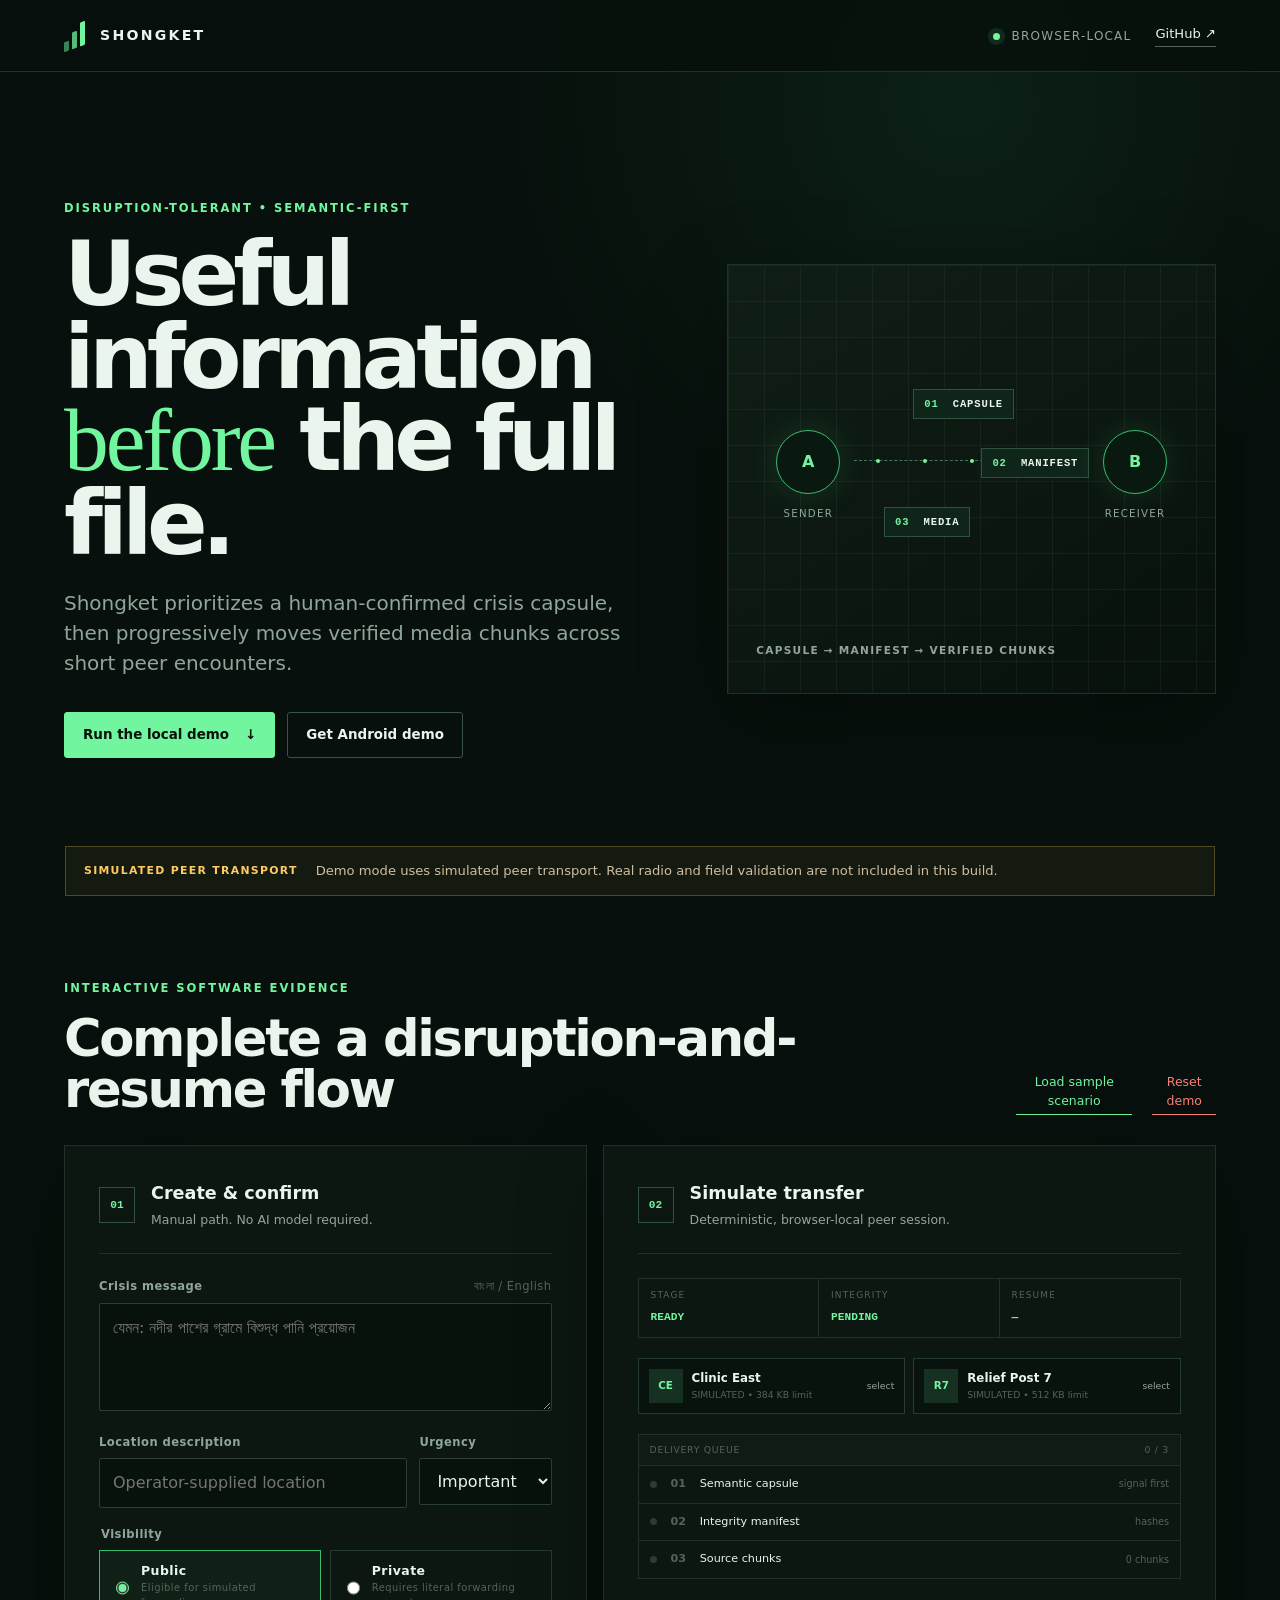
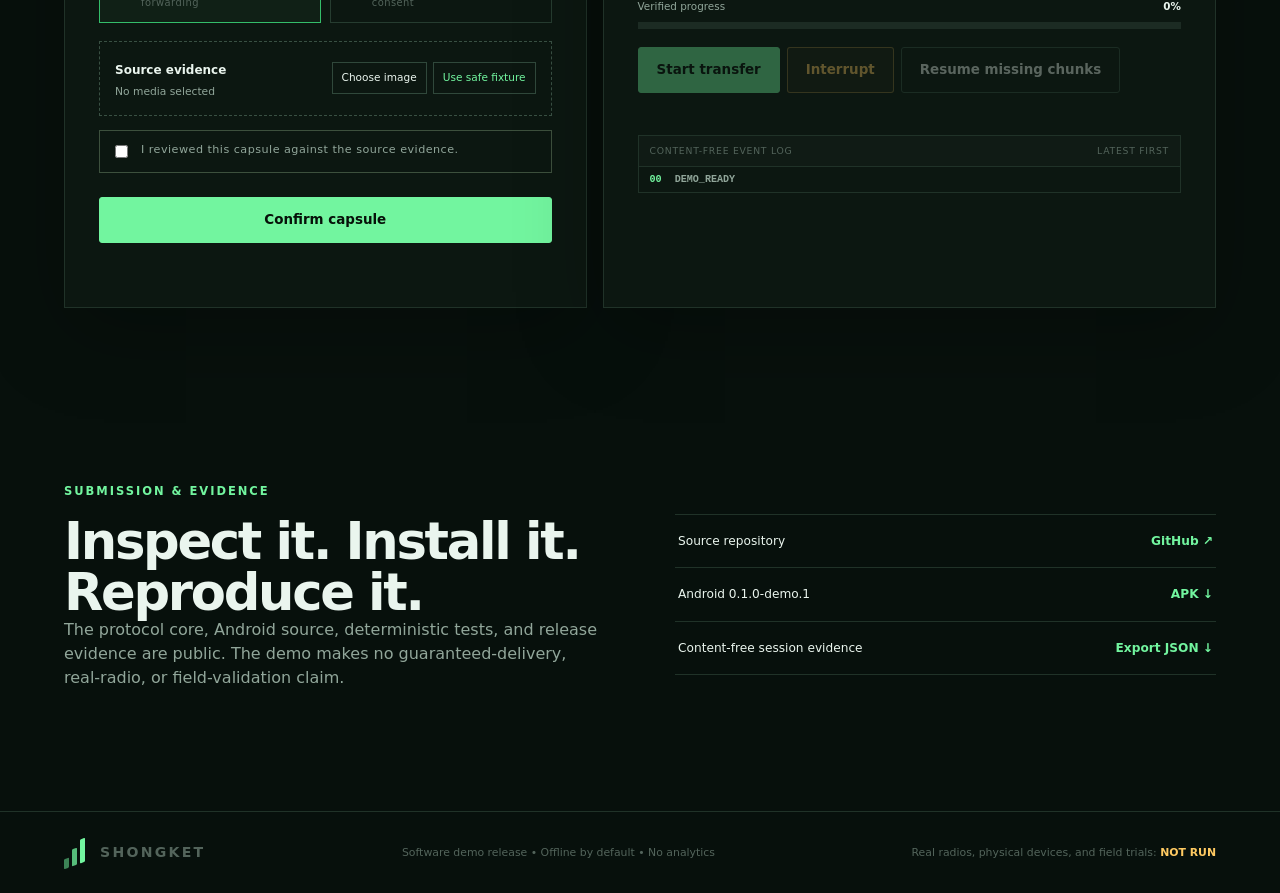
==== web-demo/index.html @ 4f8a0f24 "feat: add Shongket functional web demo" ====
<!doctype html>
<html lang="en">
<head>
  <meta charset="utf-8">
  <meta name="viewport" content="width=device-width, initial-scale=1">
  <meta name="theme-color" content="#081610">
  <meta name="description" content="Shongket offline crisis-media distribution demo using simulated peer transport.">
  <title>Shongket — Functional Offline Demo</title>
  <link rel="stylesheet" href="styles.css">
  <script src="app.js" defer></script>
</head>
<body>
  <header class="site-header">
    <a class="brand" href="#top" aria-label="Shongket home">
      <span class="brand-mark" aria-hidden="true"><i></i><i></i><i></i></span>
      <span>SHONGKET</span>
    </a>
    <div class="header-actions">
      <span class="system-pill"><span class="pulse"></span> Browser-local</span>
      <a class="ghost-link" href="https://github.com/Rifat-Hossain49/July_hackathon" target="_blank" rel="noreferrer">GitHub ↗</a>
    </div>
  </header>

  <main id="top">
    <section class="hero">
      <div class="hero-copy">
        <p class="eyebrow">DISRUPTION-TOLERANT • SEMANTIC-FIRST</p>
        <h1>Useful information<br><em>before</em> the full file.</h1>
        <p class="hero-lede">Shongket prioritizes a human-confirmed crisis capsule, then progressively moves verified media chunks across short peer encounters.</p>
        <div class="hero-actions">
          <a class="button primary" href="#demo">Run the local demo <span>↓</span></a>
          <a class="button secondary" href="https://github.com/Rifat-Hossain49/July_hackathon/releases/tag/v0.1.0-demo.1">Get Android demo</a>
        </div>
      </div>
      <div class="signal-card" aria-label="Protocol sequence">
        <div class="signal-grid"></div>
        <div class="node node-a"><span>A</span><small>sender</small></div>
        <div class="node node-b"><span>B</span><small>receiver</small></div>
        <div class="route"><i></i><i></i><i></i><i></i><i></i></div>
        <div class="packet packet-one">01 <b>capsule</b></div>
        <div class="packet packet-two">02 <b>manifest</b></div>
        <div class="packet packet-three">03 <b>media</b></div>
        <p class="signal-caption">CAPSULE → MANIFEST → VERIFIED CHUNKS</p>
      </div>
    </section>

    <section class="disclosure" role="note">
      <strong>SIMULATED PEER TRANSPORT</strong>
      <span>Demo mode uses simulated peer transport. Real radio and field validation are not included in this build.</span>
    </section>

    <section class="demo-shell" id="demo">
      <div class="section-heading">
        <div>
          <p class="eyebrow">INTERACTIVE SOFTWARE EVIDENCE</p>
          <h2>Complete a disruption-and-resume flow</h2>
        </div>
        <div class="demo-controls">
          <button class="text-button" id="load-sample" type="button">Load sample scenario</button>
          <button class="text-button danger" id="reset-demo" type="button">Reset demo</button>
        </div>
      </div>

      <div class="workspace">
        <form class="panel composer" id="capsule-form" novalidate>
          <div class="panel-head">
            <span class="step-number">01</span>
            <div><h3>Create & confirm</h3><p>Manual path. No AI model required.</p></div>
          </div>

          <label for="message">Crisis message <span>বাংলা / English</span></label>
          <textarea id="message" maxlength="1024" placeholder="যেমন: নদীর পাশের গ্রামে বিশুদ্ধ পানি প্রয়োজন" required></textarea>
          <div class="field-row">
            <div>
              <label for="location">Location description</label>
              <input id="location" maxlength="256" placeholder="Operator-supplied location" required>
            </div>
            <div>
              <label for="urgency">Urgency</label>
              <select id="urgency">
                <option value="important">Important</option>
                <option value="normal">Normal</option>
                <option value="critical">Critical</option>
              </select>
            </div>
          </div>

          <fieldset>
            <legend>Visibility</legend>
            <label class="choice"><input type="radio" name="visibility" value="public" checked><span><b>Public</b><small>Eligible for simulated forwarding</small></span></label>
            <label class="choice"><input type="radio" name="visibility" value="private"><span><b>Private</b><small>Requires literal forwarding consent</small></span></label>
          </fieldset>

          <label class="consent hidden" id="consent-row">
            <input id="forward-consent" type="checkbox">
            <span>I explicitly consent to forwarding this private content.</span>
          </label>

          <div class="media-box">
            <div>
              <strong>Source evidence</strong>
              <p id="media-summary">No media selected</p>
            </div>
            <div class="media-actions">
              <input id="media-input" type="file" accept="image/*" hidden>
              <button class="mini-button" id="choose-media" type="button">Choose image</button>
              <button class="mini-button accent" id="use-fixture" type="button">Use safe fixture</button>
            </div>
          </div>

          <label class="confirm-row">
            <input id="human-confirmed" type="checkbox">
            <span>I reviewed this capsule against the source evidence.</span>
          </label>
          <button class="button primary full" id="confirm-capsule" type="submit">Confirm capsule</button>
          <p class="form-error" id="form-error" role="alert" aria-live="polite"></p>
        </form>

        <section class="panel transfer-panel" aria-labelledby="transfer-title">
          <div class="panel-head">
            <span class="step-number">02</span>
            <div><h3 id="transfer-title">Simulate transfer</h3><p>Deterministic, browser-local peer session.</p></div>
          </div>

          <div class="status-strip">
            <div><span>STAGE</span><strong id="stage-label">READY</strong></div>
            <div><span>INTEGRITY</span><strong id="integrity-label">PENDING</strong></div>
            <div><span>RESUME</span><strong id="resume-label">—</strong></div>
          </div>

          <div class="peer-list" id="peer-list" aria-label="Simulated peers">
            <button class="peer-card" data-peer="clinic-east" type="button">
              <span class="peer-icon">CE</span><span><b>Clinic East</b><small>SIMULATED • 384 KB limit</small></span><i>select</i>
            </button>
            <button class="peer-card" data-peer="relief-post-7" type="button">
              <span class="peer-icon">R7</span><span><b>Relief Post 7</b><small>SIMULATED • 512 KB limit</small></span><i>select</i>
            </button>
          </div>

          <div class="queue">
            <div class="queue-head"><span>Delivery queue</span><span id="queue-count">0 / 0</span></div>
            <div class="queue-item"><i class="queue-state" data-queue="capsule"></i><span><b>01</b> Semantic capsule</span><small>signal first</small></div>
            <div class="queue-item"><i class="queue-state" data-queue="manifest"></i><span><b>02</b> Integrity manifest</span><small>hashes</small></div>
            <div class="queue-item"><i class="queue-state" data-queue="media"></i><span><b>03</b> Source chunks</span><small id="chunk-count">0 chunks</small></div>
          </div>

          <div class="progress-wrap">
            <div class="progress-meta"><span>Verified progress</span><strong id="progress-text">0%</strong></div>
            <div class="progress-track"><i id="progress-bar"></i></div>
          </div>

          <div class="transfer-actions">
            <button class="button primary" id="start-transfer" type="button">Start transfer</button>
            <button class="button warning" id="interrupt-transfer" type="button">Interrupt</button>
            <button class="button secondary" id="resume-transfer" type="button">Resume missing chunks</button>
          </div>
          <p class="transfer-error" id="transfer-error" role="alert" aria-live="polite"></p>

          <div class="event-log">
            <div class="queue-head"><span>Content-free event log</span><span>latest first</span></div>
            <ol id="event-log"><li><time>00</time><span>DEMO_READY</span></li></ol>
          </div>
        </section>
      </div>
    </section>

    <section class="received-section" id="received" hidden>
      <div class="section-heading">
        <div><p class="eyebrow">RECEIVER VIEW</p><h2>Reconstructed & verified</h2></div>
        <span class="verified-badge">✓ SHA-256 MATCH</span>
      </div>
      <div class="received-grid">
        <div class="preview-frame"><img id="received-preview" alt="Reconstructed source preview"></div>
        <article class="received-copy">
          <span class="visibility-badge" id="received-visibility">PUBLIC</span>
          <h3 id="received-message"></h3>
          <p id="received-location"></p>
          <dl>
            <div><dt>Source hash</dt><dd id="received-hash"></dd></div>
            <div><dt>Duplicates ignored</dt><dd id="duplicate-count">0</dd></div>
            <div><dt>Transport</dt><dd>SIMULATED PEER TRANSPORT</dd></div>
          </dl>
        </article>
      </div>
    </section>

    <section class="evidence-section">
      <div>
        <p class="eyebrow">SUBMISSION & EVIDENCE</p>
        <h2>Inspect it. Install it. Reproduce it.</h2>
        <p>The protocol core, Android source, deterministic tests, and release evidence are public. The demo makes no guaranteed-delivery, real-radio, or field-validation claim.</p>
      </div>
      <div class="evidence-links">
        <a href="https://github.com/Rifat-Hossain49/July_hackathon" target="_blank" rel="noreferrer"><span>Source repository</span><b>GitHub ↗</b></a>
        <a href="https://github.com/Rifat-Hossain49/July_hackathon/releases/tag/v0.1.0-demo.1"><span>Android 0.1.0-demo.1</span><b>APK ↓</b></a>
        <button id="export-diagnostics" type="button"><span>Content-free session evidence</span><b>Export JSON ↓</b></button>
      </div>
    </section>
  </main>

  <footer>
    <div class="brand"><span class="brand-mark" aria-hidden="true"><i></i><i></i><i></i></span><span>SHONGKET</span></div>
    <p>Software demo release • Offline by default • No analytics</p>
    <p>Real radios, physical devices, and field trials: <strong>NOT RUN</strong></p>
  </footer>
</body>
</html>
---- web-demo/styles.css ----
:root {
  --ink: #eaf5ee;
  --muted: #91a69a;
  --dim: #53645b;
  --bg: #07100c;
  --panel: #0c1711;
  --panel-2: #101e16;
  --line: #203228;
  --green: #72f59f;
  --green-2: #34bd6a;
  --amber: #ffca62;
  --red: #ff7f79;
  --shadow: 0 24px 80px rgba(0, 0, 0, .26);
}
* { box-sizing: border-box; }
html { scroll-behavior: smooth; }
body {
  margin: 0;
  color: var(--ink);
  background:
    radial-gradient(circle at 75% 4%, rgba(44, 144, 83, .13), transparent 28rem),
    var(--bg);
  font-family: Inter, ui-sans-serif, system-ui, -apple-system, BlinkMacSystemFont, "Noto Sans Bengali", "Segoe UI", sans-serif;
  line-height: 1.5;
}
button, input, textarea, select { font: inherit; }
button, a { -webkit-tap-highlight-color: transparent; }
button { color: inherit; }
a { color: inherit; text-decoration: none; }
.site-header {
  height: 72px;
  padding: 0 clamp(20px, 5vw, 76px);
  display: flex;
  align-items: center;
  justify-content: space-between;
  border-bottom: 1px solid var(--line);
  background: rgba(7, 16, 12, .82);
  backdrop-filter: blur(18px);
  position: sticky;
  top: 0;
  z-index: 20;
}
.brand { display: inline-flex; align-items: center; gap: 12px; font-weight: 800; letter-spacing: .16em; font-size: .88rem; }
.brand-mark { width: 24px; height: 25px; display: flex; align-items: flex-end; gap: 3px; transform: skewY(-20deg); }
.brand-mark i { display: block; width: 5px; background: var(--green); border-radius: 1px; }
.brand-mark i:nth-child(1) { height: 10px; opacity: .5; }
.brand-mark i:nth-child(2) { height: 17px; opacity: .75; }
.brand-mark i:nth-child(3) { height: 24px; }
.header-actions { display: flex; align-items: center; gap: 24px; }
.system-pill { color: var(--muted); font-size: .75rem; text-transform: uppercase; letter-spacing: .1em; }
.pulse { width: 7px; height: 7px; display: inline-block; border-radius: 50%; background: var(--green); margin-right: 7px; box-shadow: 0 0 0 5px rgba(114,245,159,.1); }
.ghost-link { color: var(--ink); font-size: .82rem; border-bottom: 1px solid var(--dim); padding-bottom: 2px; }
main { overflow: hidden; }
.hero {
  max-width: 1280px;
  margin: 0 auto;
  padding: clamp(74px, 10vw, 140px) clamp(20px, 5vw, 64px) 88px;
  display: grid;
  grid-template-columns: 1.08fr .92fr;
  align-items: center;
  gap: clamp(44px, 7vw, 110px);
}
.eyebrow { margin: 0 0 16px; color: var(--green); font-size: .72rem; font-weight: 800; letter-spacing: .17em; }
h1, h2, h3, p { margin-top: 0; }
h1 { margin-bottom: 24px; font-size: clamp(3.1rem, 7vw, 6.6rem); line-height: .92; letter-spacing: -.065em; font-weight: 770; }
h1 em { color: var(--green); font-style: normal; font-family: Georgia, serif; font-weight: 400; letter-spacing: -.035em; }
.hero-lede { color: var(--muted); max-width: 630px; font-size: clamp(1rem, 1.6vw, 1.25rem); }
.hero-actions { display: flex; gap: 12px; flex-wrap: wrap; margin-top: 34px; }
.button {
  border: 1px solid var(--line);
  min-height: 46px;
  padding: 0 18px;
  display: inline-flex;
  align-items: center;
  justify-content: center;
  gap: 16px;
  border-radius: 3px;
  background: var(--panel-2);
  font-weight: 750;
  font-size: .84rem;
  cursor: pointer;
  transition: transform .15s, background .15s, opacity .15s;
}
.button:hover:not(:disabled), .mini-button:hover, .text-button:hover { transform: translateY(-1px); }
.button:disabled { opacity: .35; cursor: not-allowed; }
.button.primary { background: var(--green); color: #061109; border-color: var(--green); }
.button.secondary { border-color: #395346; background: transparent; }
.button.warning { border-color: rgba(255,202,98,.45); color: var(--amber); background: rgba(255,202,98,.06); }
.button.full { width: 100%; margin-top: 10px; }
.signal-card {
  position: relative;
  height: 430px;
  border: 1px solid var(--line);
  background: linear-gradient(145deg, rgba(16,31,22,.95), rgba(8,17,12,.9));
  box-shadow: var(--shadow);
  overflow: hidden;
}
.signal-grid {
  position: absolute; inset: 0; opacity: .15;
  background-image: linear-gradient(var(--dim) 1px, transparent 1px), linear-gradient(90deg, var(--dim) 1px, transparent 1px);
  background-size: 36px 36px;
}
.node { position: absolute; top: 165px; display: grid; place-items: center; z-index: 2; }
.node span { width: 64px; height: 64px; display: grid; place-items: center; border: 1px solid var(--green-2); border-radius: 50%; color: var(--green); font-weight: 900; background: #0a1910; box-shadow: 0 0 35px rgba(114,245,159,.12); }
.node small { margin-top: 12px; color: var(--muted); text-transform: uppercase; letter-spacing: .12em; font-size: .64rem; }
.node-a { left: 48px; } .node-b { right: 48px; }
.route { position: absolute; top: 195px; left: 126px; right: 126px; border-top: 1px dashed #47745a; display: flex; justify-content: space-around; }
.route i { width: 4px; height: 4px; border-radius: 50%; background: var(--green); transform: translateY(-2px); }
.packet { position: absolute; border: 1px solid #31523f; background: #10251a; color: var(--green); padding: 8px 10px; font: 700 .66rem ui-monospace, monospace; letter-spacing: .08em; text-transform: uppercase; }
.packet b { color: var(--ink); font-weight: 700; margin-left: 7px; }
.packet-one { top: 124px; left: 38%; }
.packet-two { top: 183px; left: 52%; }
.packet-three { top: 242px; left: 32%; }
.signal-caption { position: absolute; bottom: 24px; left: 28px; color: var(--muted); letter-spacing: .12em; font-size: .66rem; font-weight: 800; }
.disclosure {
  max-width: 1150px;
  margin: 0 auto 84px;
  padding: 14px 18px;
  border: 1px solid rgba(255,202,98,.25);
  background: rgba(255,202,98,.055);
  display: flex; gap: 18px; align-items: center; color: #cfbea0; font-size: .82rem;
}
.disclosure strong { color: var(--amber); font-size: .68rem; letter-spacing: .12em; white-space: nowrap; }
.demo-shell, .received-section, .evidence-section { max-width: 1280px; margin: 0 auto; padding: 0 clamp(20px, 5vw, 64px) 105px; }
.section-heading { display: flex; justify-content: space-between; align-items: end; gap: 30px; margin-bottom: 30px; }
.section-heading h2, .evidence-section h2 { margin: 0; font-size: clamp(2rem, 4vw, 3.4rem); line-height: 1; letter-spacing: -.045em; }
.demo-controls { display: flex; gap: 20px; }
.text-button { border: 0; background: none; color: var(--green); padding: 4px 0; cursor: pointer; font-size: .78rem; border-bottom: 1px solid currentColor; }
.text-button.danger { color: var(--red); }
.workspace { display: grid; grid-template-columns: .92fr 1.08fr; gap: 16px; }
.panel { border: 1px solid var(--line); background: var(--panel); padding: clamp(20px, 3vw, 34px); box-shadow: var(--shadow); }
.panel-head { display: flex; gap: 16px; align-items: center; padding-bottom: 24px; border-bottom: 1px solid var(--line); margin-bottom: 24px; }
.panel-head h3 { margin: 0 0 4px; font-size: 1.1rem; }
.panel-head p { margin: 0; color: var(--muted); font-size: .78rem; }
.step-number { color: var(--green); font: 800 .7rem ui-monospace, monospace; border: 1px solid #31523f; width: 36px; height: 36px; display: grid; place-items: center; }
label, legend { display: block; color: var(--muted); font-size: .72rem; letter-spacing: .04em; font-weight: 700; margin-bottom: 7px; }
label > span { color: var(--dim); font-weight: 500; float: right; }
textarea, input, select {
  width: 100%; border: 1px solid #2b4034; background: #08120d; color: var(--ink);
  padding: 12px 13px; border-radius: 2px; outline: none;
}
textarea:focus, input:focus, select:focus { border-color: var(--green-2); box-shadow: 0 0 0 3px rgba(114,245,159,.06); }
textarea { min-height: 108px; resize: vertical; margin-bottom: 16px; }
.field-row { display: grid; grid-template-columns: 1.4fr .6fr; gap: 12px; margin-bottom: 18px; }
fieldset { border: 0; padding: 0; margin: 0 0 16px; display: grid; grid-template-columns: 1fr 1fr; gap: 9px; }
fieldset legend { grid-column: 1 / -1; }
.choice { margin: 0; border: 1px solid #263c30; padding: 11px; display: flex; gap: 9px; cursor: pointer; }
.choice:has(input:checked) { border-color: var(--green-2); background: rgba(114,245,159,.04); }
.choice input, .confirm-row input, .consent input { width: auto; accent-color: var(--green); }
.choice span { float: none; display: flex; flex-direction: column; }
.choice b { color: var(--ink); font-size: .78rem; }
.choice small { color: var(--dim); font-size: .62rem; }
.consent, .confirm-row { display: flex; gap: 10px; align-items: flex-start; border: 1px solid #3d503d; padding: 11px; color: var(--ink); margin: 0 0 14px; }
.consent span, .confirm-row span { float: none; color: var(--muted); font-size: .7rem; }
.hidden { display: none !important; }
.media-box { margin: 18px 0 14px; border: 1px dashed #395043; padding: 15px; display: flex; align-items: center; justify-content: space-between; gap: 14px; }
.media-box strong { font-size: .75rem; }
.media-box p { margin: 3px 0 0; color: var(--muted); font-size: .67rem; word-break: break-all; }
.media-actions { display: flex; gap: 6px; flex-wrap: wrap; justify-content: flex-end; }
.mini-button { border: 1px solid #30483b; background: transparent; color: var(--ink); font-size: .66rem; padding: 7px 9px; cursor: pointer; }
.mini-button.accent { color: var(--green); }
.form-error, .transfer-error { min-height: 20px; margin: 10px 0 0; color: var(--red); font-size: .72rem; }
.status-strip { display: grid; grid-template-columns: repeat(3, 1fr); border: 1px solid var(--line); margin-bottom: 20px; }
.status-strip div { padding: 10px 12px; border-right: 1px solid var(--line); }
.status-strip div:last-child { border: 0; }
.status-strip span { display: block; color: var(--dim); font-size: .56rem; letter-spacing: .13em; }
.status-strip strong { color: var(--green); font: 800 .7rem ui-monospace, monospace; }
.peer-list { display: grid; grid-template-columns: 1fr 1fr; gap: 8px; margin-bottom: 20px; }
.peer-card { border: 1px solid #263c30; background: #09130e; padding: 10px; display: flex; gap: 9px; align-items: center; text-align: left; cursor: pointer; }
.peer-card.selected { border-color: var(--green); background: rgba(114,245,159,.05); }
.peer-icon { display: grid; place-items: center; width: 34px; height: 34px; background: #163121; color: var(--green); font-size: .65rem; font-weight: 900; }
.peer-card > span:nth-child(2) { flex: 1; display: flex; flex-direction: column; }
.peer-card b { font-size: .74rem; }
.peer-card small { color: var(--dim); font-size: .58rem; }
.peer-card i { color: var(--muted); font-size: .58rem; font-style: normal; }
.queue { border: 1px solid var(--line); margin-bottom: 20px; }
.queue-head { padding: 8px 11px; display: flex; justify-content: space-between; color: var(--dim); font-size: .58rem; letter-spacing: .08em; text-transform: uppercase; background: rgba(255,255,255,.015); }
.queue-item { display: grid; grid-template-columns: 12px 1fr auto; gap: 9px; align-items: center; border-top: 1px solid var(--line); padding: 10px 11px; }
.queue-item span { font-size: .7rem; }
.queue-item b { color: var(--dim); margin-right: 10px; }
.queue-item small { color: var(--dim); font-size: .6rem; }
.queue-state { width: 7px; height: 7px; border-radius: 50%; background: #2e3b34; }
.queue-state.complete { background: var(--green); box-shadow: 0 0 0 3px rgba(114,245,159,.08); }
.progress-wrap { margin-bottom: 18px; }
.progress-meta { display: flex; justify-content: space-between; font-size: .65rem; color: var(--muted); margin-bottom: 7px; }
.progress-meta strong { color: var(--ink); }
.progress-track { height: 7px; background: #1c2b23; overflow: hidden; }
.progress-track i { display: block; width: 0; height: 100%; background: var(--green); transition: width .35s; }
.transfer-actions { display: flex; gap: 7px; flex-wrap: wrap; }
.event-log { border: 1px solid var(--line); margin-top: 12px; max-height: 158px; overflow: auto; }
.event-log ol { list-style: none; padding: 0; margin: 0; }
.event-log li { padding: 7px 11px; display: flex; gap: 13px; border-top: 1px solid var(--line); font: 600 .63rem ui-monospace, monospace; color: var(--muted); }
.event-log time { color: var(--green); }
.received-section { padding-top: 16px; }
.verified-badge { border: 1px solid rgba(114,245,159,.4); color: var(--green); padding: 9px 12px; font-size: .65rem; letter-spacing: .1em; }
.received-grid { display: grid; grid-template-columns: .7fr 1.3fr; border: 1px solid var(--line); background: var(--panel); }
.preview-frame { min-height: 300px; background: #0a130f; display: grid; place-items: center; overflow: hidden; border-right: 1px solid var(--line); }
.preview-frame img { width: 100%; height: 100%; object-fit: cover; max-height: 400px; }
.received-copy { padding: clamp(24px, 4vw, 48px); }
.visibility-badge { color: var(--green); border: 1px solid #2d573d; padding: 5px 8px; font-size: .6rem; letter-spacing: .1em; }
.received-copy h3 { font-size: clamp(1.5rem, 3vw, 2.5rem); margin: 22px 0 10px; }
.received-copy > p { color: var(--muted); }
dl { margin-top: 30px; border-top: 1px solid var(--line); }
dl div { display: grid; grid-template-columns: 140px 1fr; padding: 9px 0; border-bottom: 1px solid var(--line); font-size: .7rem; }
dt { color: var(--dim); } dd { margin: 0; color: var(--muted); word-break: break-all; font-family: ui-monospace, monospace; }
.evidence-section { display: grid; grid-template-columns: 1fr 1fr; gap: 70px; align-items: center; padding-top: 70px; }
.evidence-section > div > p:last-child { color: var(--muted); max-width: 600px; }
.evidence-links { border-top: 1px solid var(--line); }
.evidence-links a, .evidence-links button { width: 100%; display: flex; justify-content: space-between; padding: 17px 3px; border: 0; border-bottom: 1px solid var(--line); background: none; color: var(--ink); cursor: pointer; font-size: .76rem; }
.evidence-links b { color: var(--green); }
footer { border-top: 1px solid var(--line); padding: 28px clamp(20px, 5vw, 76px); display: flex; align-items: center; justify-content: space-between; gap: 20px; color: var(--dim); font-size: .68rem; }
footer p { margin: 0; }
footer strong { color: var(--amber); }
@media (max-width: 900px) {
  .hero, .workspace, .received-grid, .evidence-section { grid-template-columns: 1fr; }
  .hero { padding-top: 70px; }
  .signal-card { height: 350px; }
  .preview-frame { border-right: 0; border-bottom: 1px solid var(--line); }
  .evidence-section { gap: 25px; }
  footer { align-items: flex-start; flex-direction: column; }
}
@media (max-width: 620px) {
  .site-header { height: 62px; }
  .system-pill { display: none; }
  .hero { padding-bottom: 55px; }
  h1 { font-size: 3.4rem; }
  .signal-card { height: 310px; }
  .node { top: 116px; }
  .node-a { left: 22px; } .node-b { right: 22px; }
  .route { top: 146px; left: 83px; right: 83px; }
  .packet-one { top: 75px; left: 35%; }
  .packet-two { top: 138px; left: 49%; }
  .packet-three { top: 200px; left: 28%; }
  .disclosure { margin: 0 20px 64px; align-items: flex-start; flex-direction: column; gap: 5px; }
  .section-heading { align-items: flex-start; flex-direction: column; }
  .field-row, fieldset, .peer-list { grid-template-columns: 1fr; }
  .media-box { align-items: flex-start; flex-direction: column; }
  .media-actions { justify-content: flex-start; }
  .status-strip { grid-template-columns: 1fr; }
  .status-strip div { border-right: 0; border-bottom: 1px solid var(--line); }
  .transfer-actions .button { flex: 1 1 100%; }
  dl div { grid-template-columns: 1fr; gap: 4px; }
}
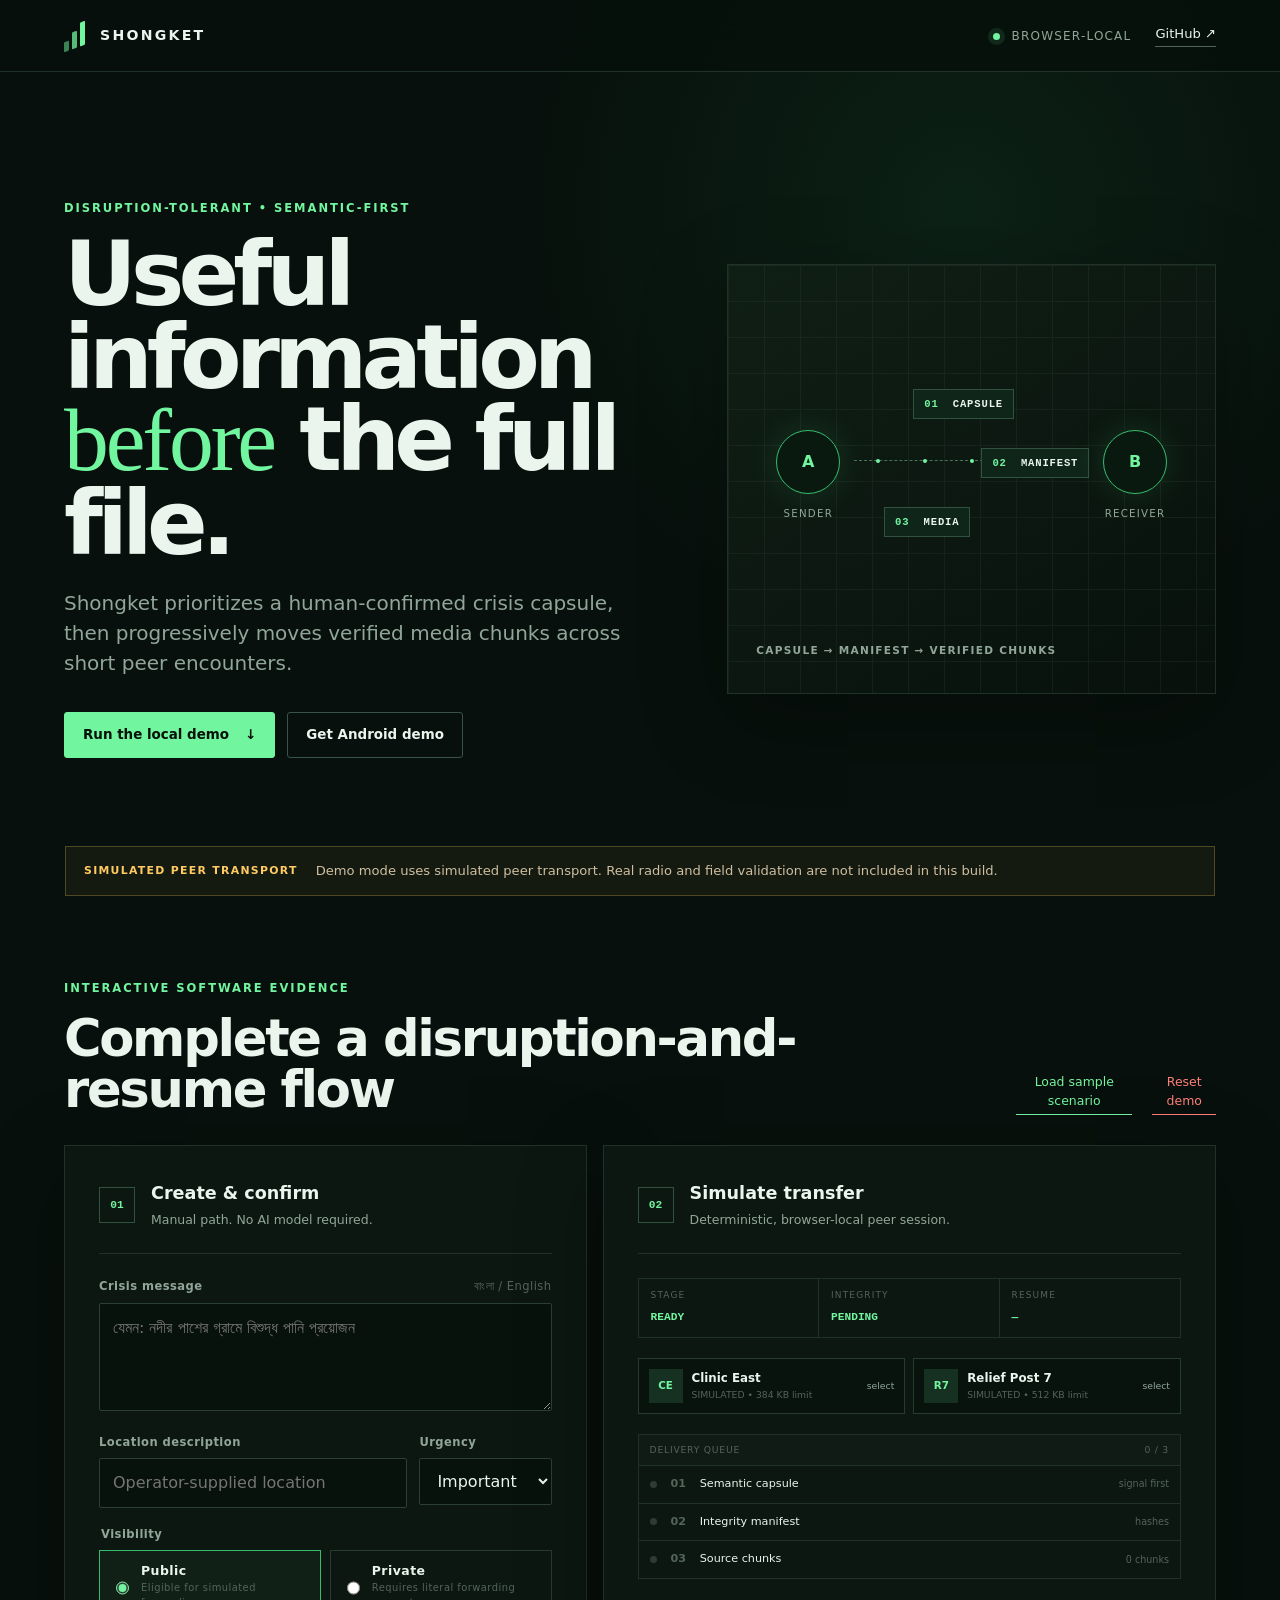
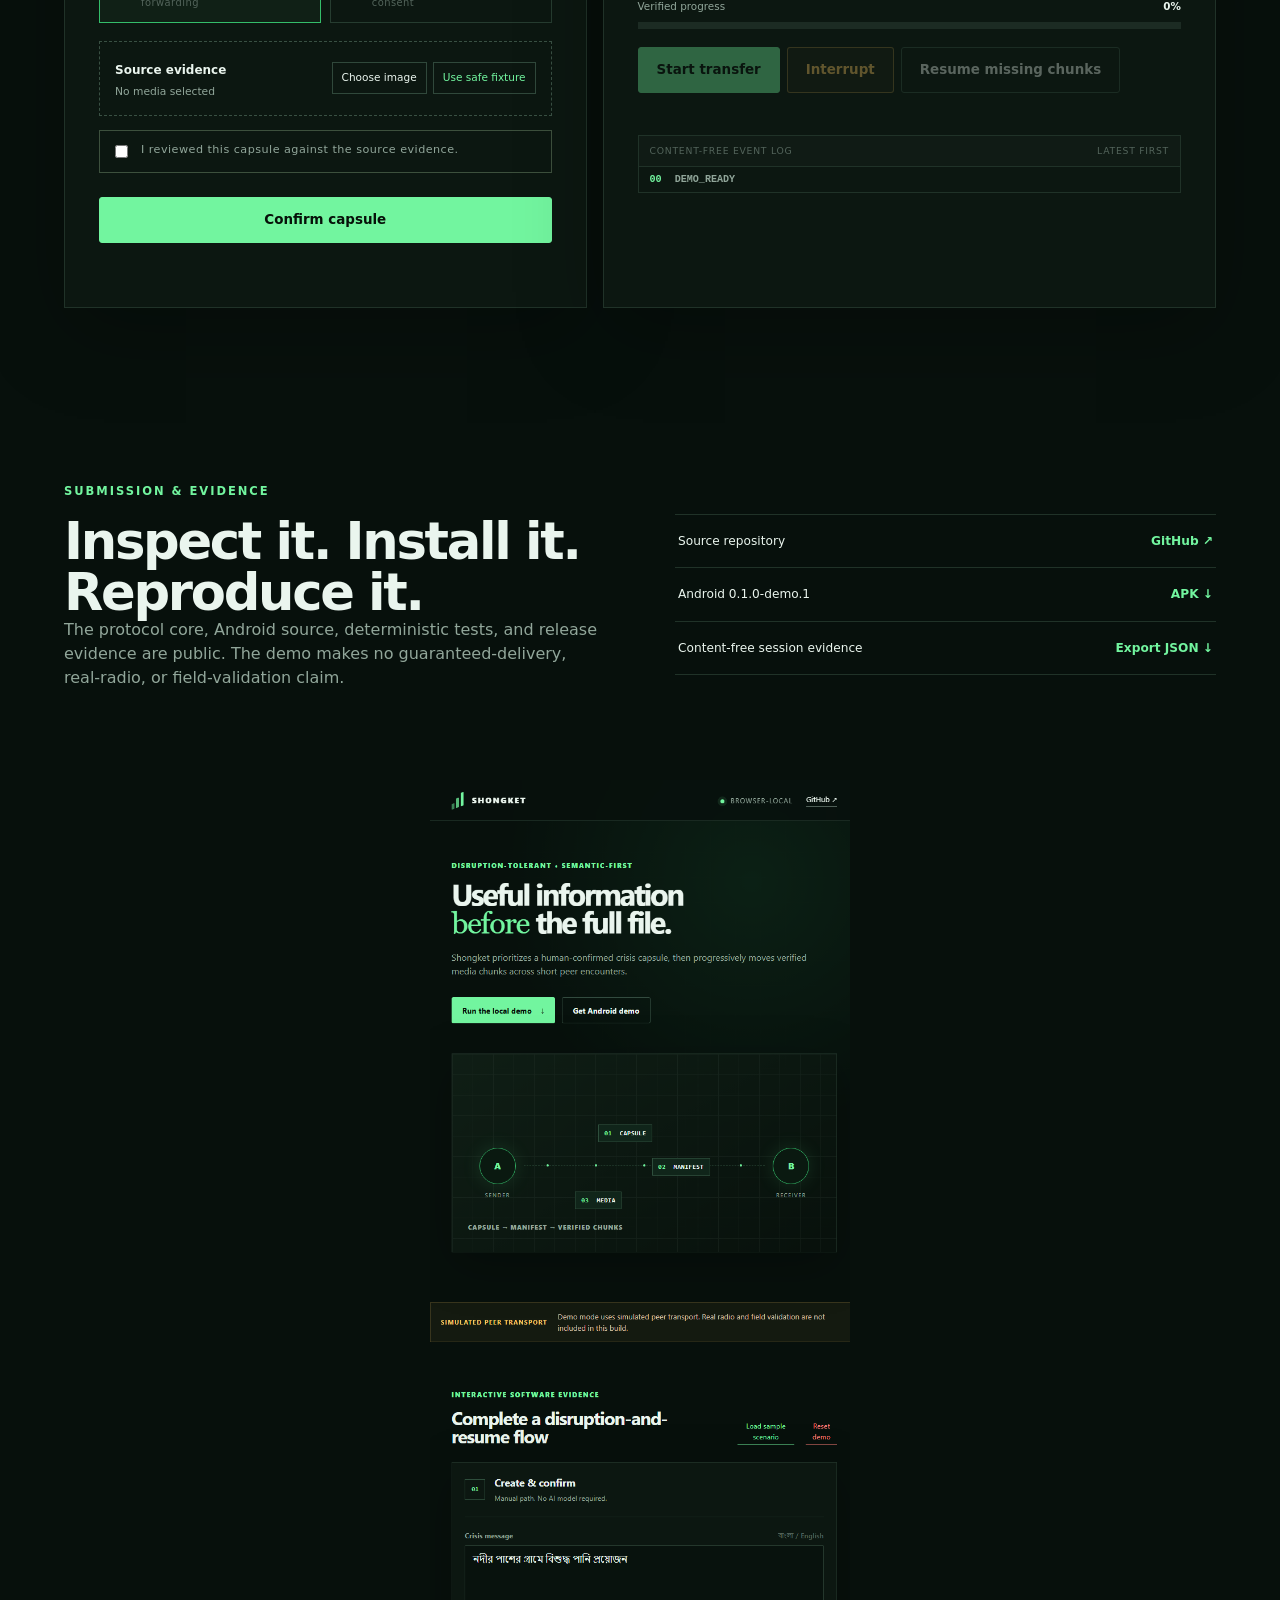
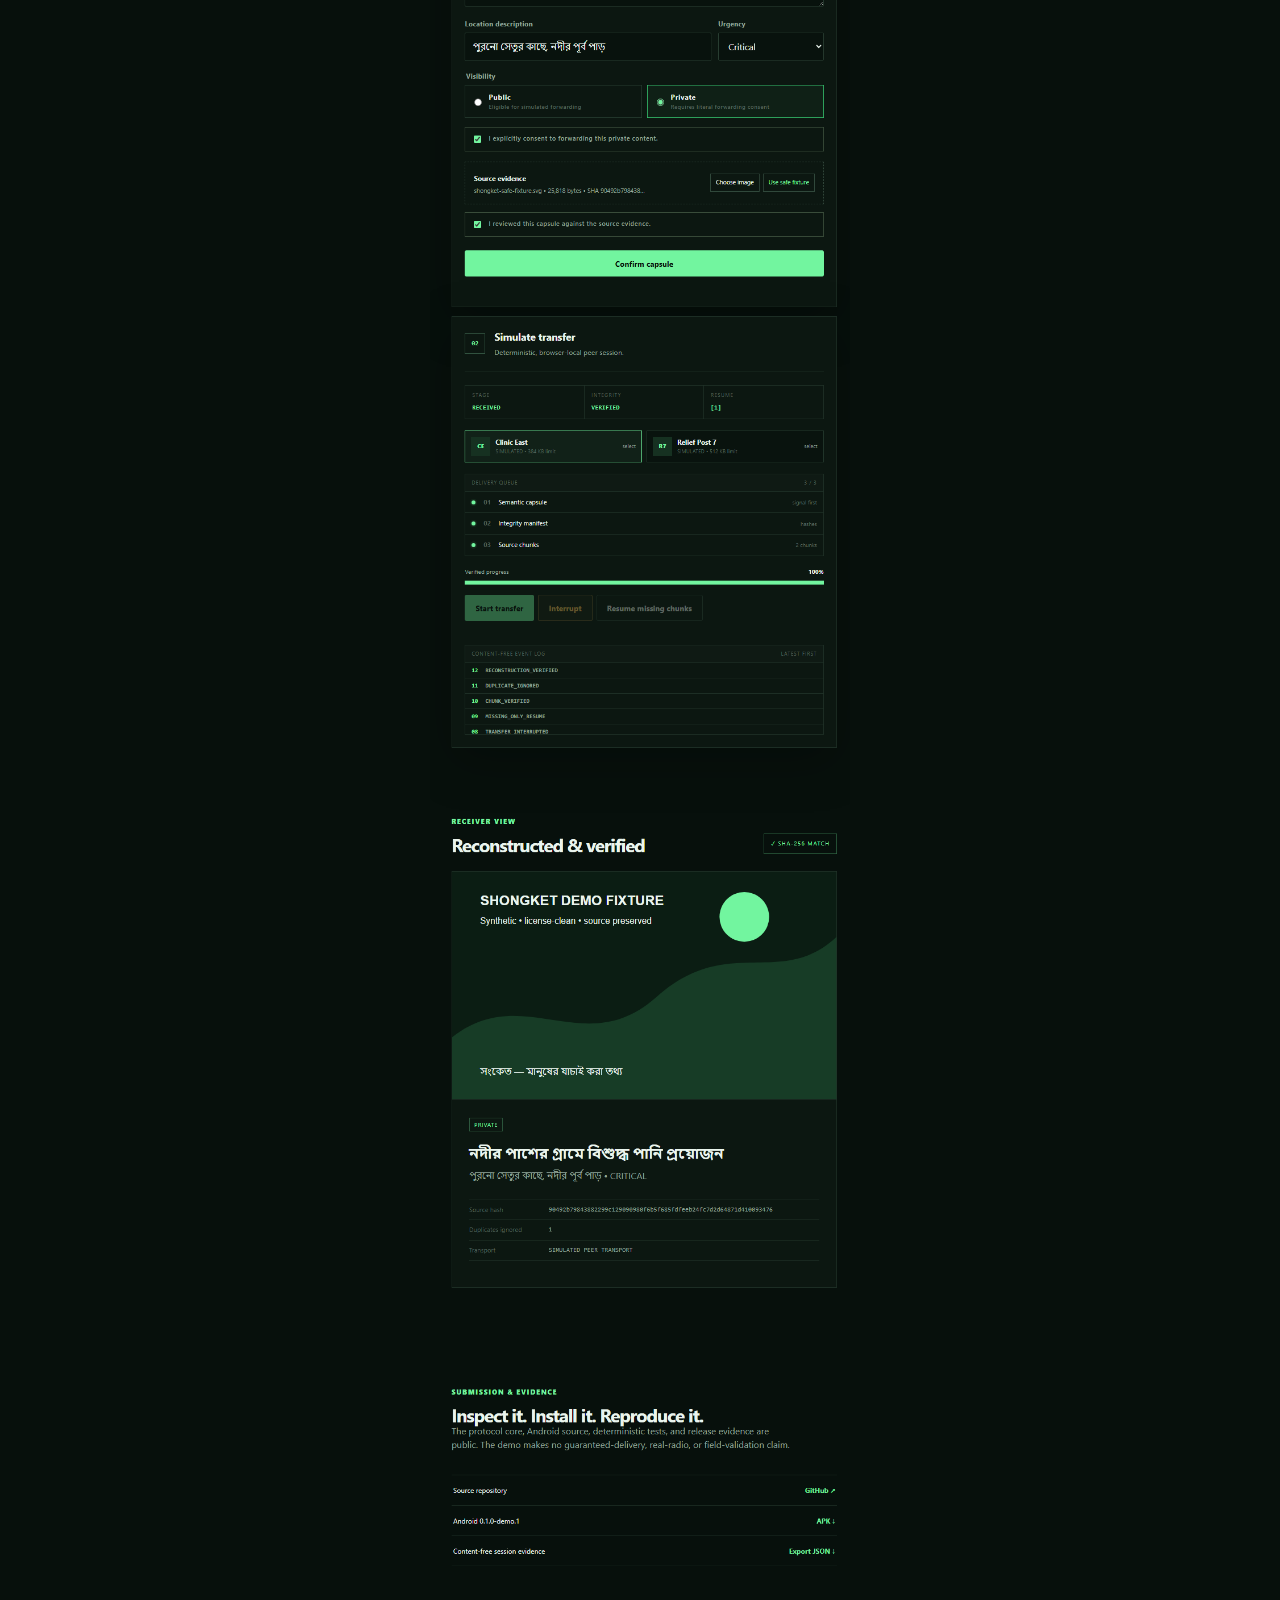
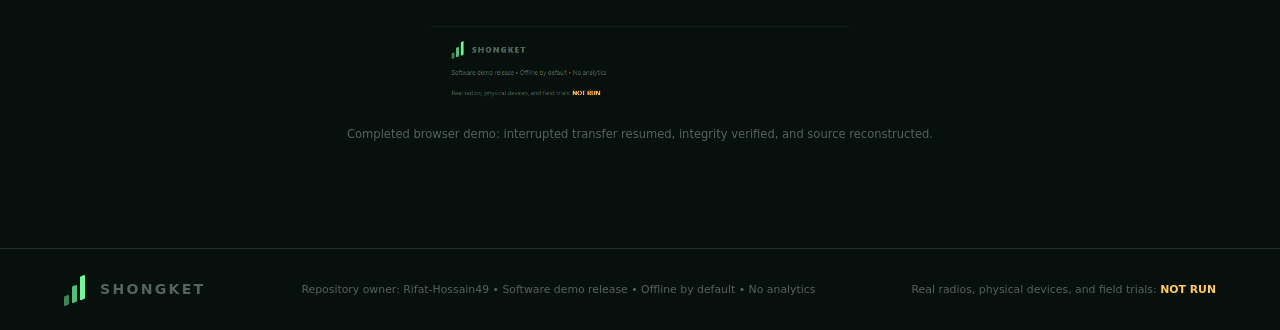
==== commit 5f1f18ad: "docs: record Shongket demo submission evidence" ====
--- a/web-demo/index.html
+++ b/web-demo/index.html
@@ -29,7 +29,7 @@
         <p class="hero-lede">Shongket prioritizes a human-confirmed crisis capsule, then progressively moves verified media chunks across short peer encounters.</p>
         <div class="hero-actions">
           <a class="button primary" href="#demo">Run the local demo <span>↓</span></a>
-          <a class="button secondary" href="https://github.com/Rifat-Hossain49/July_hackathon/releases/tag/v0.1.0-demo.1">Get Android demo</a>
+          <a class="button secondary" href="https://github.com/Rifat-Hossain49/July_hackathon/releases/download/v0.1.0-demo.1/Shongket-0.1.0-demo.1-debug.apk">Get Android demo</a>
         </div>
       </div>
       <div class="signal-card" aria-label="Protocol sequence">
@@ -192,15 +192,21 @@
       </div>
       <div class="evidence-links">
         <a href="https://github.com/Rifat-Hossain49/July_hackathon" target="_blank" rel="noreferrer"><span>Source repository</span><b>GitHub ↗</b></a>
-        <a href="https://github.com/Rifat-Hossain49/July_hackathon/releases/tag/v0.1.0-demo.1"><span>Android 0.1.0-demo.1</span><b>APK ↓</b></a>
+        <a href="https://github.com/Rifat-Hossain49/July_hackathon/releases/download/v0.1.0-demo.1/Shongket-0.1.0-demo.1-debug.apk"><span>Android 0.1.0-demo.1</span><b>APK ↓</b></a>
         <button id="export-diagnostics" type="button"><span>Content-free session evidence</span><b>Export JSON ↓</b></button>
       </div>
+      <figure class="evidence-shot">
+        <a href="assets/shongket-demo-complete.png">
+          <img src="assets/shongket-demo-complete.png" alt="Completed Shongket simulated transfer with verified reconstructed content">
+        </a>
+        <figcaption>Completed browser demo: interrupted transfer resumed, integrity verified, and source reconstructed.</figcaption>
+      </figure>
     </section>
   </main>
 
   <footer>
     <div class="brand"><span class="brand-mark" aria-hidden="true"><i></i><i></i><i></i></span><span>SHONGKET</span></div>
-    <p>Software demo release • Offline by default • No analytics</p>
+    <p>Repository owner: Rifat-Hossain49 • Software demo release • Offline by default • No analytics</p>
     <p>Real radios, physical devices, and field trials: <strong>NOT RUN</strong></p>
   </footer>
 </body>
--- a/web-demo/styles.css
+++ b/web-demo/styles.css
@@ -208,6 +208,10 @@
 .evidence-links { border-top: 1px solid var(--line); }
 .evidence-links a, .evidence-links button { width: 100%; display: flex; justify-content: space-between; padding: 17px 3px; border: 0; border-bottom: 1px solid var(--line); background: none; color: var(--ink); cursor: pointer; font-size: .76rem; }
 .evidence-links b { color: var(--green); }
+.evidence-shot { grid-column: 1 / -1; margin: 4px 0 0; display: grid; justify-items: center; gap: 12px; }
+.evidence-shot a { display: block; width: min(100%, 420px); border: 1px solid var(--line-strong); background: var(--panel); }
+.evidence-shot img { display: block; width: 100%; height: auto; }
+.evidence-shot figcaption { color: var(--dim); font-size: .72rem; text-align: center; }
 footer { border-top: 1px solid var(--line); padding: 28px clamp(20px, 5vw, 76px); display: flex; align-items: center; justify-content: space-between; gap: 20px; color: var(--dim); font-size: .68rem; }
 footer p { margin: 0; }
 footer strong { color: var(--amber); }
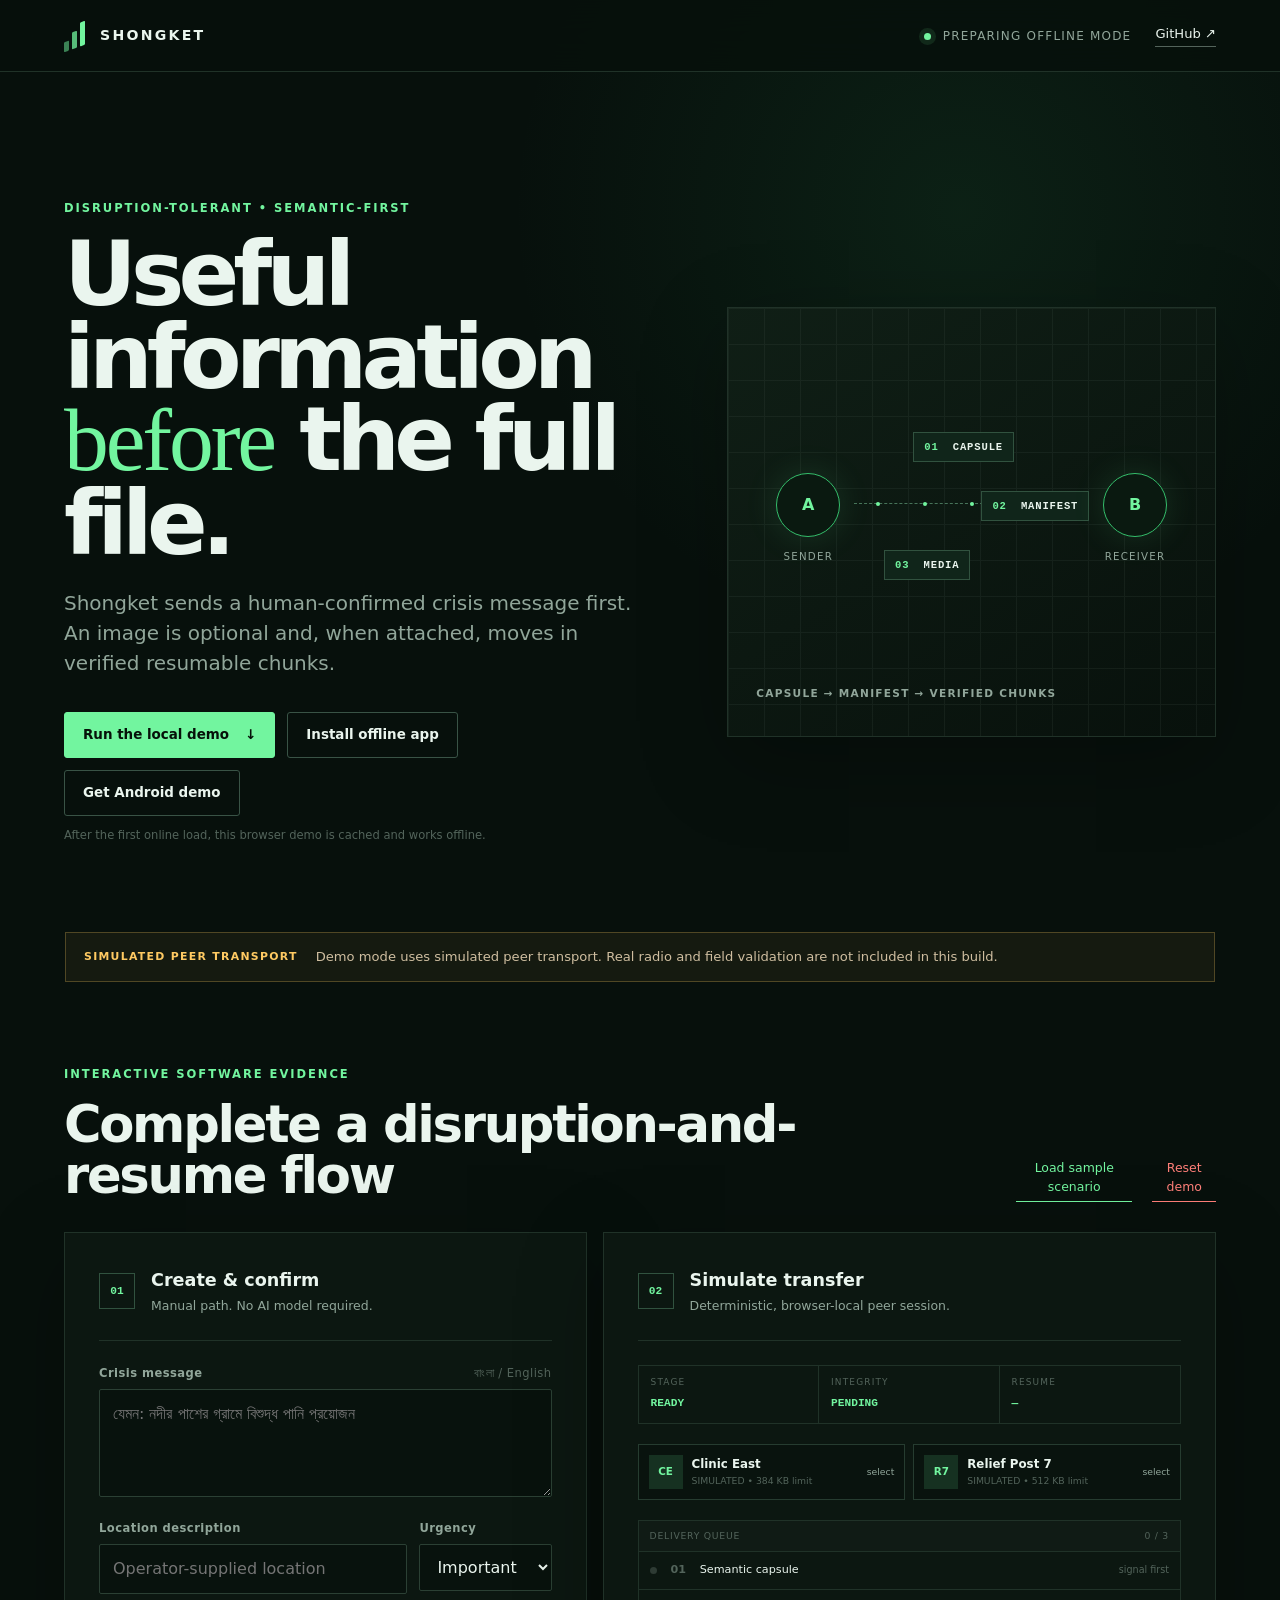
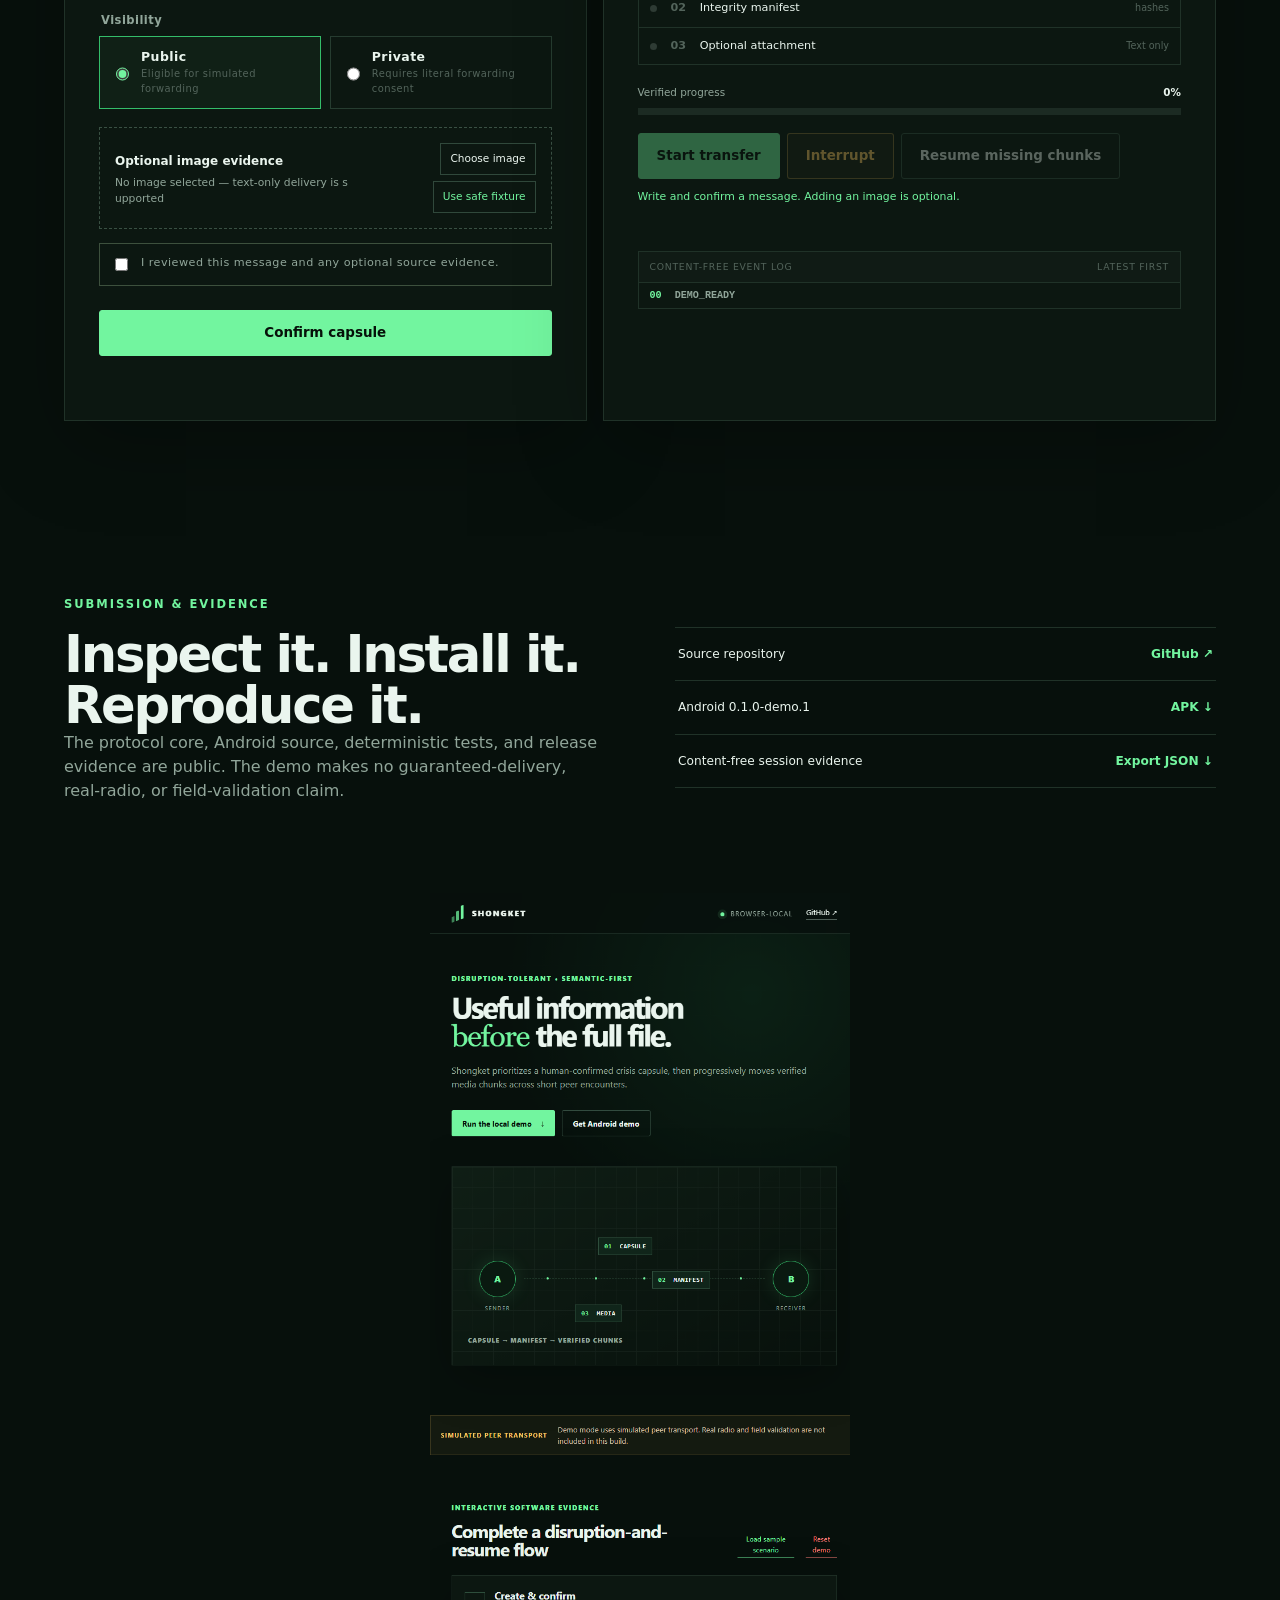
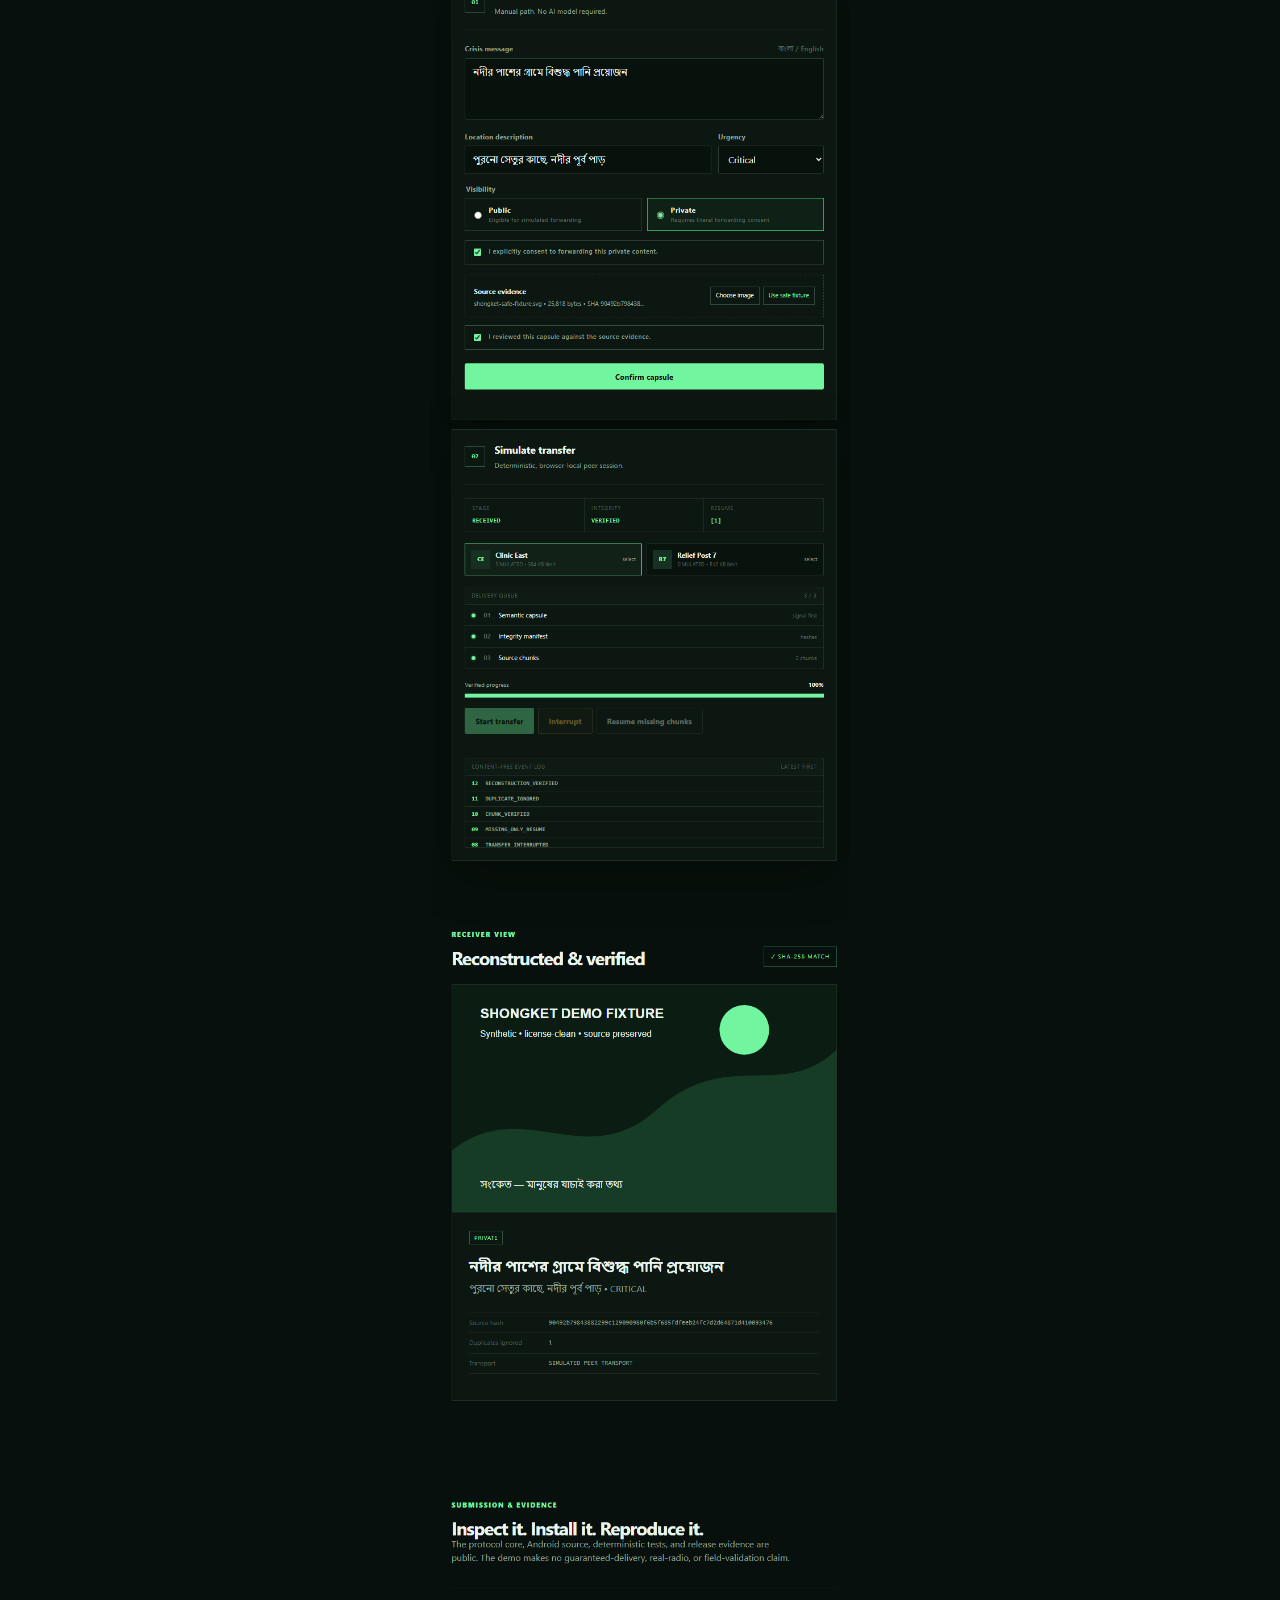
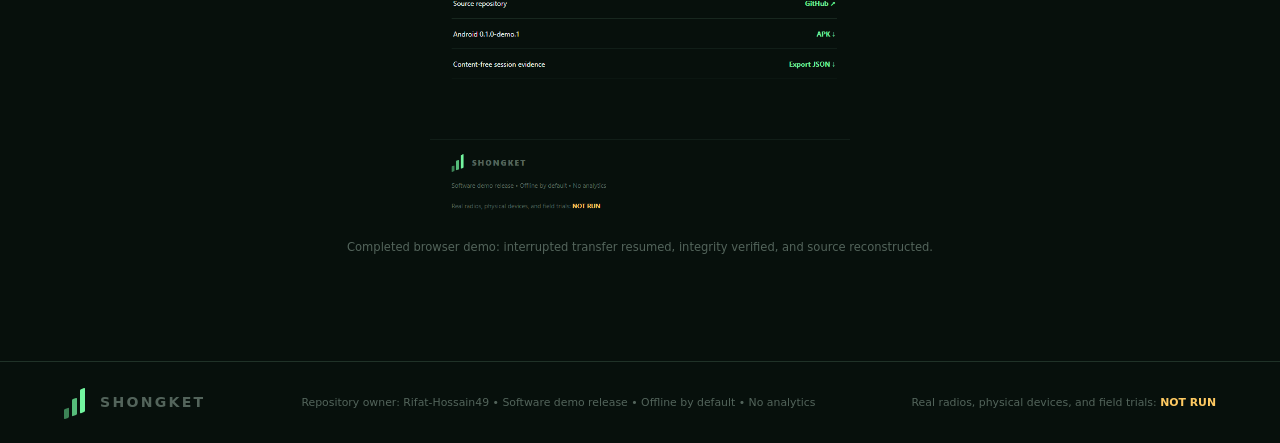
==== commit 37f7cdce: "fix: support offline text-only web demo" ====
--- a/web-demo/index.html
+++ b/web-demo/index.html
@@ -6,6 +6,10 @@
   <meta name="theme-color" content="#081610">
   <meta name="description" content="Shongket offline crisis-media distribution demo using simulated peer transport.">
   <title>Shongket — Functional Offline Demo</title>
+  <link rel="manifest" href="manifest.webmanifest">
+  <link rel="icon" href="icon.svg" type="image/svg+xml">
+  <meta name="mobile-web-app-capable" content="yes">
+  <meta name="apple-mobile-web-app-capable" content="yes">
   <link rel="stylesheet" href="styles.css">
   <script src="app.js" defer></script>
 </head>
@@ -16,7 +20,7 @@
       <span>SHONGKET</span>
     </a>
     <div class="header-actions">
-      <span class="system-pill"><span class="pulse"></span> Browser-local</span>
+      <span class="system-pill" id="offline-status"><span class="pulse"></span> Preparing offline mode</span>
       <a class="ghost-link" href="https://github.com/Rifat-Hossain49/July_hackathon" target="_blank" rel="noreferrer">GitHub ↗</a>
     </div>
   </header>
@@ -26,11 +30,13 @@
       <div class="hero-copy">
         <p class="eyebrow">DISRUPTION-TOLERANT • SEMANTIC-FIRST</p>
         <h1>Useful information<br><em>before</em> the full file.</h1>
-        <p class="hero-lede">Shongket prioritizes a human-confirmed crisis capsule, then progressively moves verified media chunks across short peer encounters.</p>
+        <p class="hero-lede">Shongket sends a human-confirmed crisis message first. An image is optional and, when attached, moves in verified resumable chunks.</p>
         <div class="hero-actions">
           <a class="button primary" href="#demo">Run the local demo <span>↓</span></a>
+          <button class="button secondary" id="install-app" type="button">Install offline app</button>
           <a class="button secondary" href="https://github.com/Rifat-Hossain49/July_hackathon/releases/download/v0.1.0-demo.1/Shongket-0.1.0-demo.1-debug.apk">Get Android demo</a>
         </div>
+        <p class="offline-note" id="install-help">After the first online load, this browser demo is cached and works offline.</p>
       </div>
       <div class="signal-card" aria-label="Protocol sequence">
         <div class="signal-grid"></div>
@@ -98,19 +104,20 @@
 
           <div class="media-box">
             <div>
-              <strong>Source evidence</strong>
-              <p id="media-summary">No media selected</p>
+              <strong>Optional image evidence</strong>
+              <p id="media-summary">No image selected — text-only delivery is supported</p>
             </div>
             <div class="media-actions">
               <input id="media-input" type="file" accept="image/*" hidden>
               <button class="mini-button" id="choose-media" type="button">Choose image</button>
               <button class="mini-button accent" id="use-fixture" type="button">Use safe fixture</button>
+              <button class="mini-button danger hidden" id="remove-media" type="button">Remove image</button>
             </div>
           </div>
 
           <label class="confirm-row">
             <input id="human-confirmed" type="checkbox">
-            <span>I reviewed this capsule against the source evidence.</span>
+            <span>I reviewed this message and any optional source evidence.</span>
           </label>
           <button class="button primary full" id="confirm-capsule" type="submit">Confirm capsule</button>
           <p class="form-error" id="form-error" role="alert" aria-live="polite"></p>
@@ -141,7 +148,7 @@
             <div class="queue-head"><span>Delivery queue</span><span id="queue-count">0 / 0</span></div>
             <div class="queue-item"><i class="queue-state" data-queue="capsule"></i><span><b>01</b> Semantic capsule</span><small>signal first</small></div>
             <div class="queue-item"><i class="queue-state" data-queue="manifest"></i><span><b>02</b> Integrity manifest</span><small>hashes</small></div>
-            <div class="queue-item"><i class="queue-state" data-queue="media"></i><span><b>03</b> Source chunks</span><small id="chunk-count">0 chunks</small></div>
+            <div class="queue-item"><i class="queue-state" data-queue="media"></i><span><b>03</b> Optional attachment</span><small id="chunk-count">Text only</small></div>
           </div>
 
           <div class="progress-wrap">
@@ -154,6 +161,7 @@
             <button class="button warning" id="interrupt-transfer" type="button">Interrupt</button>
             <button class="button secondary" id="resume-transfer" type="button">Resume missing chunks</button>
           </div>
+          <p class="transfer-guidance" id="transfer-guidance" aria-live="polite">Confirm a capsule, then select a simulated peer.</p>
           <p class="transfer-error" id="transfer-error" role="alert" aria-live="polite"></p>
 
           <div class="event-log">
@@ -166,17 +174,17 @@
 
     <section class="received-section" id="received" hidden>
       <div class="section-heading">
-        <div><p class="eyebrow">RECEIVER VIEW</p><h2>Reconstructed & verified</h2></div>
-        <span class="verified-badge">✓ SHA-256 MATCH</span>
-      </div>
-      <div class="received-grid">
-        <div class="preview-frame"><img id="received-preview" alt="Reconstructed source preview"></div>
+        <div><p class="eyebrow">RECEIVER VIEW</p><h2>Received & verified</h2></div>
+        <span class="verified-badge" id="verified-badge">✓ VERIFIED</span>
+      </div>
+      <div class="received-grid" id="received-grid">
+        <div class="preview-frame" id="received-preview-frame"><img id="received-preview" alt="Reconstructed source preview"></div>
         <article class="received-copy">
           <span class="visibility-badge" id="received-visibility">PUBLIC</span>
           <h3 id="received-message"></h3>
           <p id="received-location"></p>
           <dl>
-            <div><dt>Source hash</dt><dd id="received-hash"></dd></div>
+            <div><dt id="hash-label">Evidence hash</dt><dd id="received-hash"></dd></div>
             <div><dt>Duplicates ignored</dt><dd id="duplicate-count">0</dd></div>
             <div><dt>Transport</dt><dd>SIMULATED PEER TRANSPORT</dd></div>
           </dl>
--- a/web-demo/styles.css
+++ b/web-demo/styles.css
@@ -48,7 +48,10 @@
 .brand-mark i:nth-child(3) { height: 24px; }
 .header-actions { display: flex; align-items: center; gap: 24px; }
 .system-pill { color: var(--muted); font-size: .75rem; text-transform: uppercase; letter-spacing: .1em; }
+.system-pill.offline-ready { color: var(--green); }
+.system-pill.offline-failed { color: var(--red); }
 .pulse { width: 7px; height: 7px; display: inline-block; border-radius: 50%; background: var(--green); margin-right: 7px; box-shadow: 0 0 0 5px rgba(114,245,159,.1); }
+.offline-failed .pulse { background: var(--red); box-shadow: 0 0 0 5px rgba(255,127,121,.1); }
 .ghost-link { color: var(--ink); font-size: .82rem; border-bottom: 1px solid var(--dim); padding-bottom: 2px; }
 main { overflow: hidden; }
 .hero {
@@ -66,6 +69,7 @@
 h1 em { color: var(--green); font-style: normal; font-family: Georgia, serif; font-weight: 400; letter-spacing: -.035em; }
 .hero-lede { color: var(--muted); max-width: 630px; font-size: clamp(1rem, 1.6vw, 1.25rem); }
 .hero-actions { display: flex; gap: 12px; flex-wrap: wrap; margin-top: 34px; }
+.offline-note { color: var(--dim); font-size: .72rem; margin: 11px 0 0; max-width: 610px; }
 .button {
   border: 1px solid var(--line);
   min-height: 46px;
@@ -159,6 +163,7 @@
 .media-actions { display: flex; gap: 6px; flex-wrap: wrap; justify-content: flex-end; }
 .mini-button { border: 1px solid #30483b; background: transparent; color: var(--ink); font-size: .66rem; padding: 7px 9px; cursor: pointer; }
 .mini-button.accent { color: var(--green); }
+.mini-button.danger { color: var(--red); border-color: rgba(255,127,121,.4); }
 .form-error, .transfer-error { min-height: 20px; margin: 10px 0 0; color: var(--red); font-size: .72rem; }
 .status-strip { display: grid; grid-template-columns: repeat(3, 1fr); border: 1px solid var(--line); margin-bottom: 20px; }
 .status-strip div { padding: 10px 12px; border-right: 1px solid var(--line); }
@@ -187,6 +192,8 @@
 .progress-track { height: 7px; background: #1c2b23; overflow: hidden; }
 .progress-track i { display: block; width: 0; height: 100%; background: var(--green); transition: width .35s; }
 .transfer-actions { display: flex; gap: 7px; flex-wrap: wrap; }
+.transfer-guidance { min-height: 20px; margin: 10px 0 0; color: var(--green); font-size: .68rem; }
+.transfer-guidance.attention { color: var(--amber); }
 .event-log { border: 1px solid var(--line); margin-top: 12px; max-height: 158px; overflow: auto; }
 .event-log ol { list-style: none; padding: 0; margin: 0; }
 .event-log li { padding: 7px 11px; display: flex; gap: 13px; border-top: 1px solid var(--line); font: 600 .63rem ui-monospace, monospace; color: var(--muted); }
@@ -194,6 +201,7 @@
 .received-section { padding-top: 16px; }
 .verified-badge { border: 1px solid rgba(114,245,159,.4); color: var(--green); padding: 9px 12px; font-size: .65rem; letter-spacing: .1em; }
 .received-grid { display: grid; grid-template-columns: .7fr 1.3fr; border: 1px solid var(--line); background: var(--panel); }
+.received-grid.text-only { grid-template-columns: 1fr; }
 .preview-frame { min-height: 300px; background: #0a130f; display: grid; place-items: center; overflow: hidden; border-right: 1px solid var(--line); }
 .preview-frame img { width: 100%; height: 100%; object-fit: cover; max-height: 400px; }
 .received-copy { padding: clamp(24px, 4vw, 48px); }
@@ -225,7 +233,9 @@
 }
 @media (max-width: 620px) {
   .site-header { height: 62px; }
-  .system-pill { display: none; }
+  .header-actions { gap: 10px; }
+  .system-pill { font-size: .58rem; letter-spacing: .06em; }
+  .ghost-link { display: none; }
   .hero { padding-bottom: 55px; }
   h1 { font-size: 3.4rem; }
   .signal-card { height: 310px; }
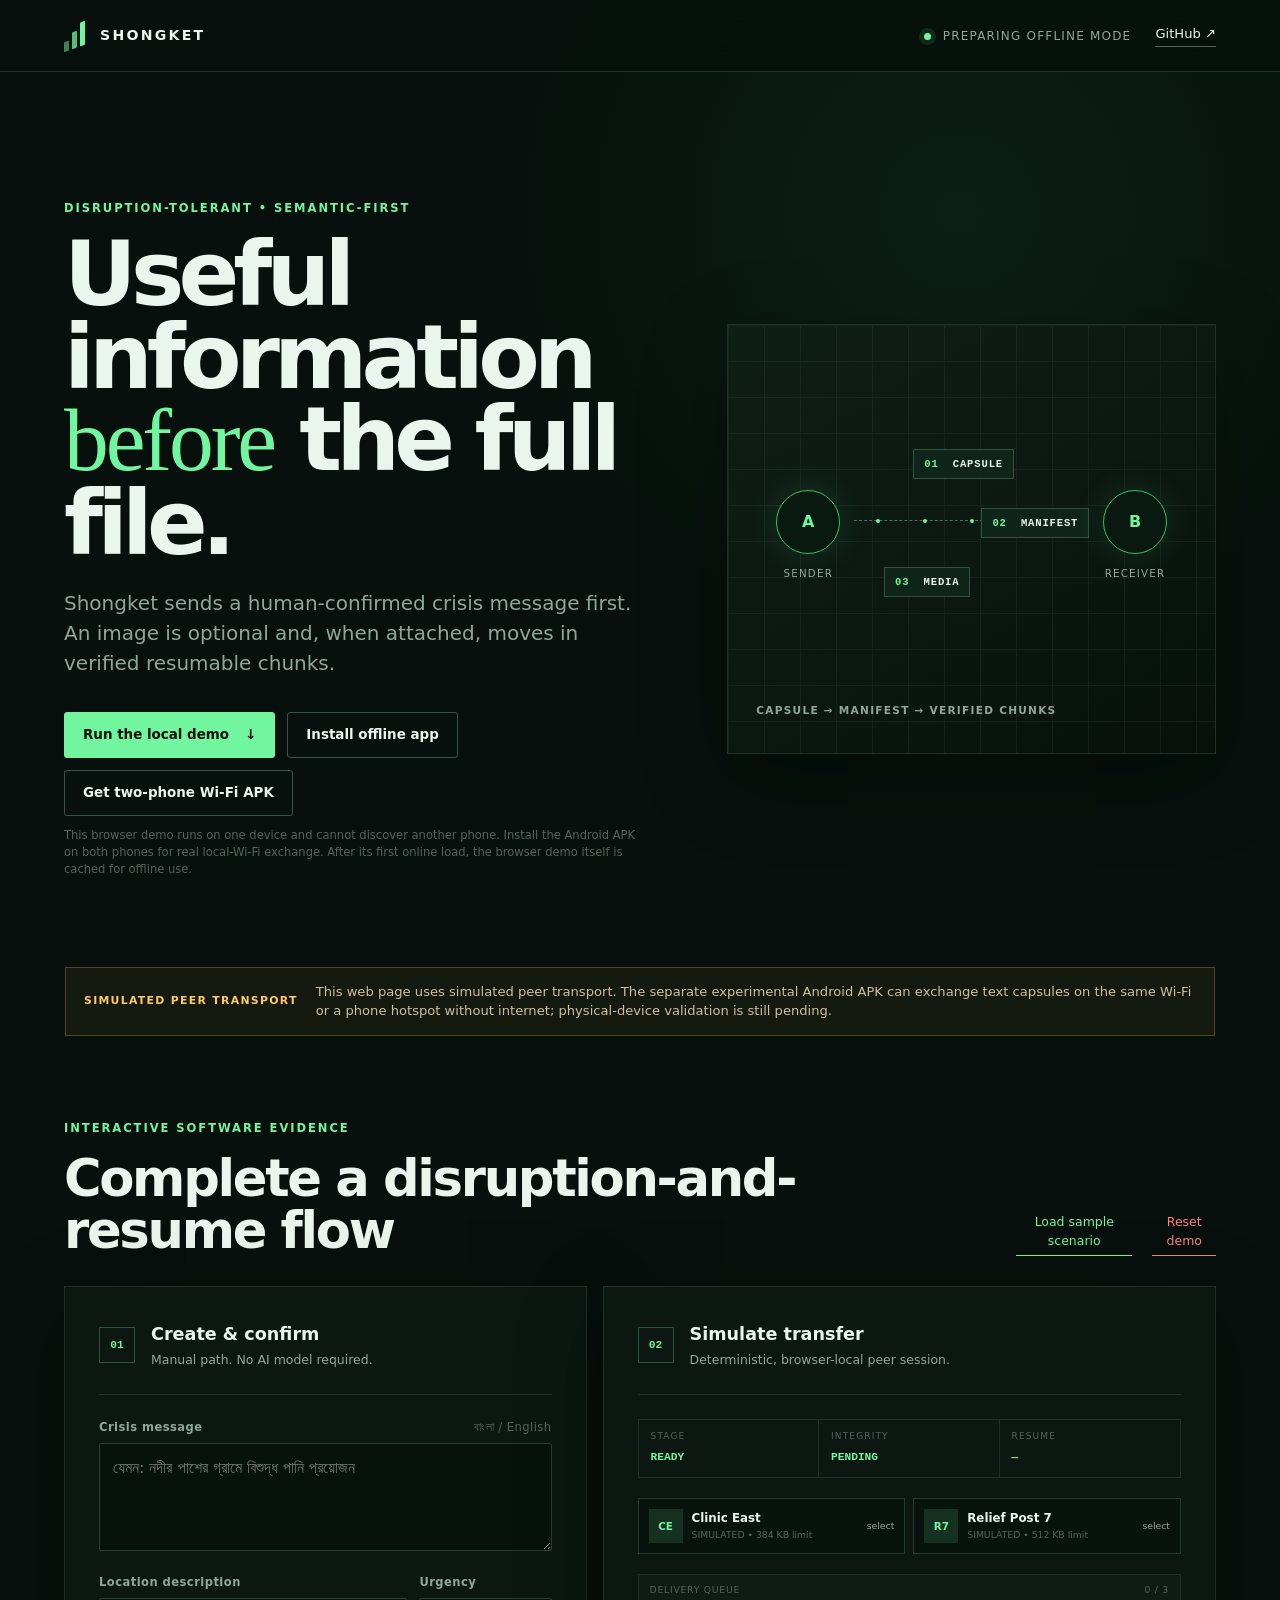
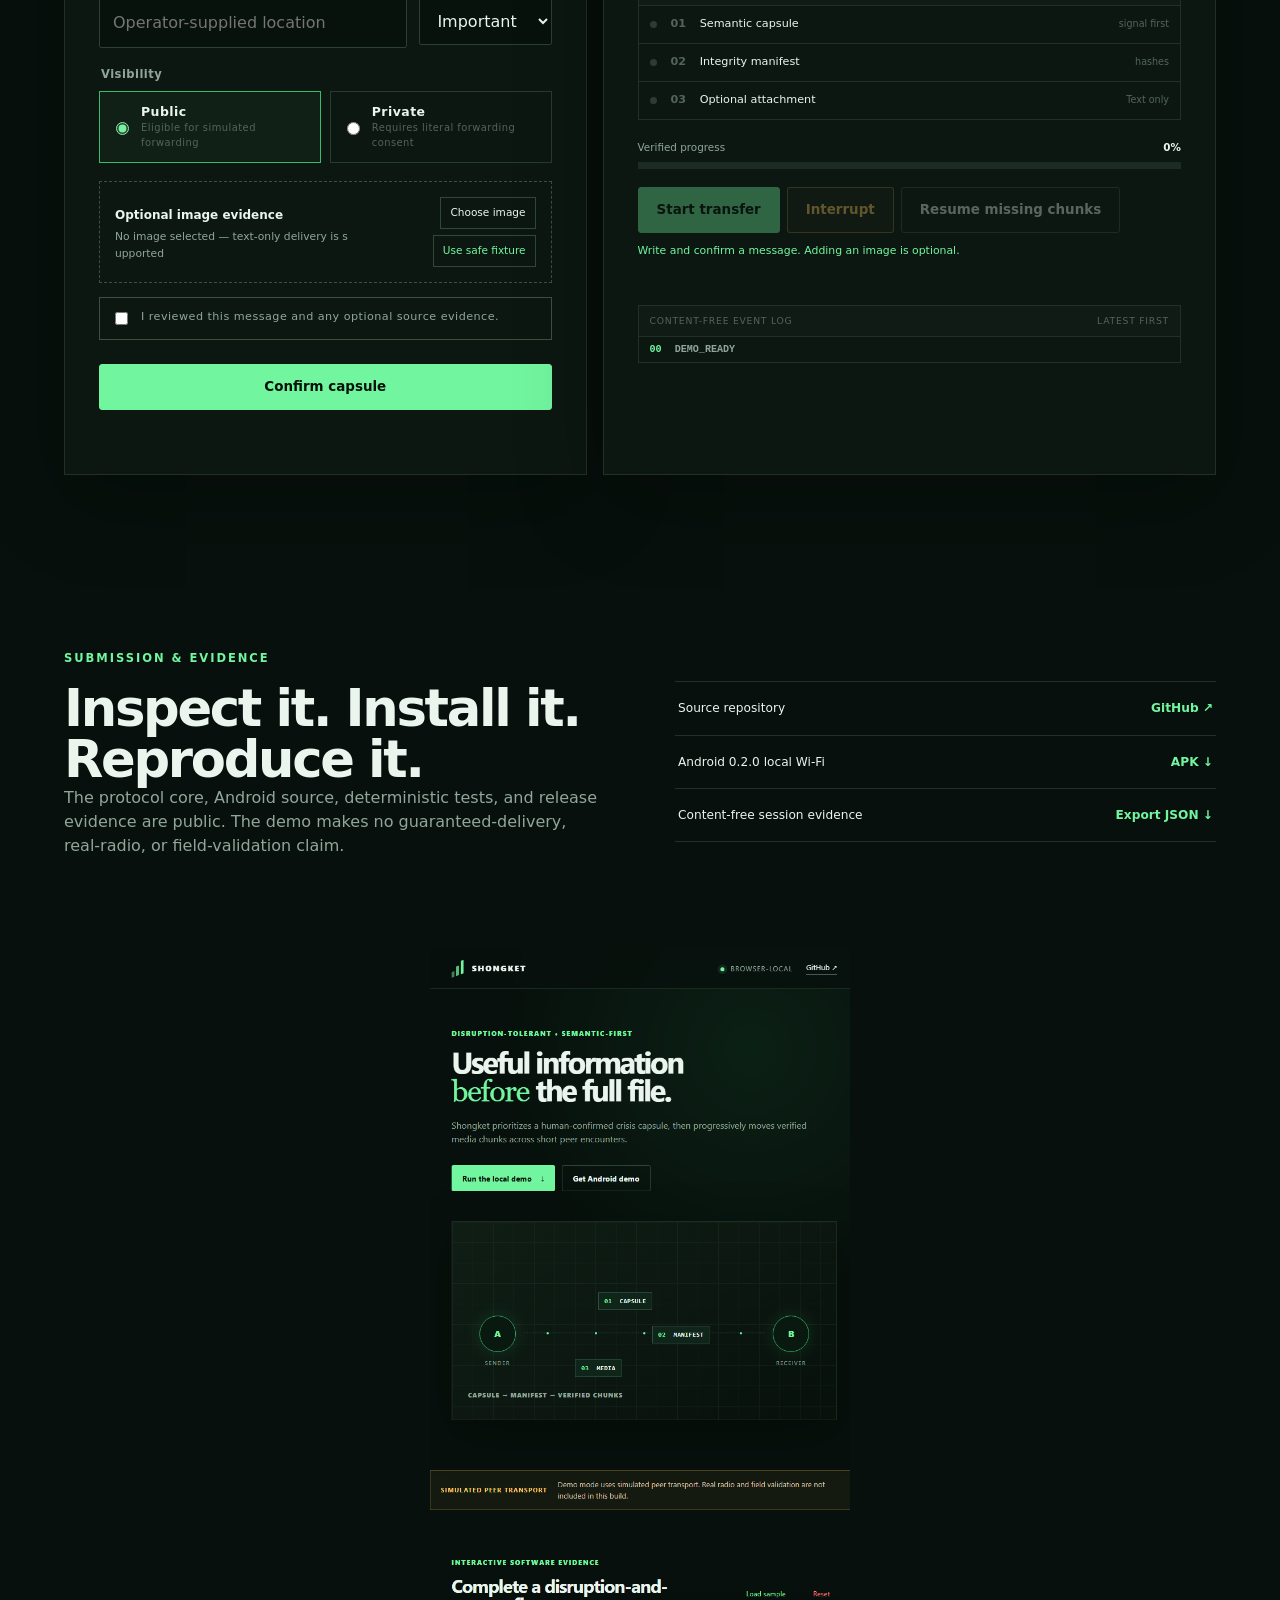
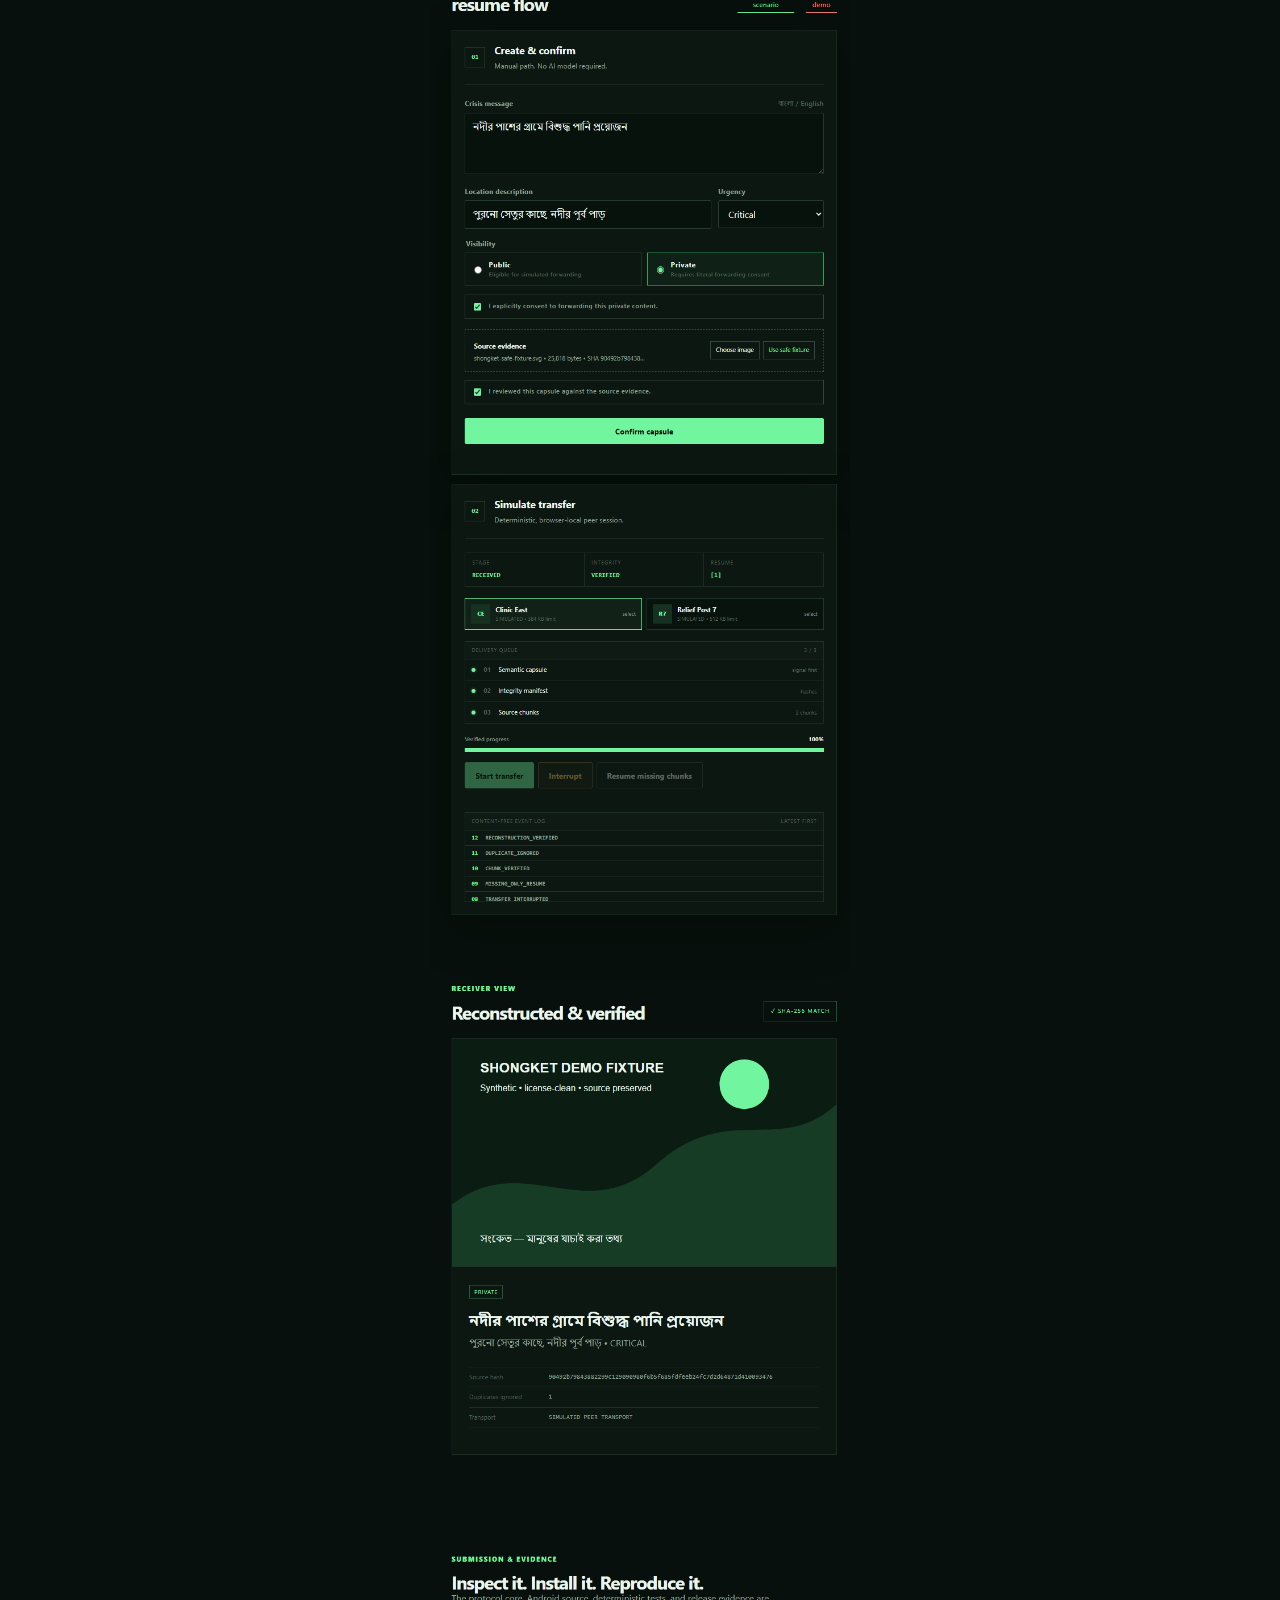
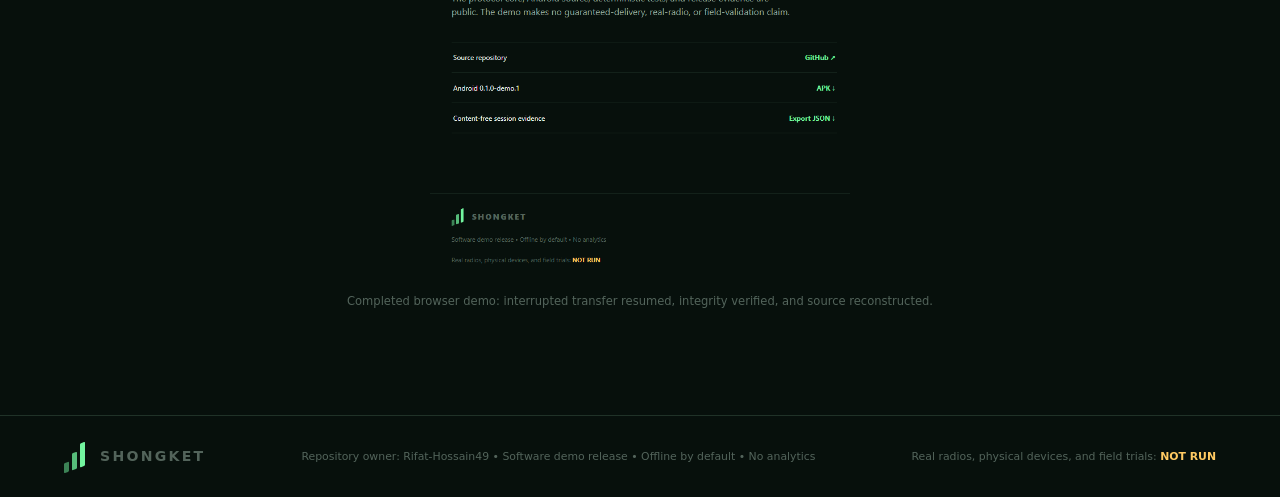
==== commit 709ed5ea: "docs: publish local Wi-Fi release path" ====
--- a/web-demo/index.html
+++ b/web-demo/index.html
@@ -34,9 +34,9 @@
         <div class="hero-actions">
           <a class="button primary" href="#demo">Run the local demo <span>↓</span></a>
           <button class="button secondary" id="install-app" type="button">Install offline app</button>
-          <a class="button secondary" href="https://github.com/Rifat-Hossain49/July_hackathon/releases/download/v0.1.0-demo.1/Shongket-0.1.0-demo.1-debug.apk">Get Android demo</a>
+          <a class="button secondary" href="https://github.com/Rifat-Hossain49/July_hackathon/releases/download/v0.2.0-local-wifi.1/Shongket-0.2.0-local-wifi.1-debug.apk">Get two-phone Wi-Fi APK</a>
         </div>
-        <p class="offline-note" id="install-help">After the first online load, this browser demo is cached and works offline.</p>
+        <p class="offline-note" id="install-help">This browser demo runs on one device and cannot discover another phone. Install the Android APK on both phones for real local-Wi-Fi exchange. After its first online load, the browser demo itself is cached for offline use.</p>
       </div>
       <div class="signal-card" aria-label="Protocol sequence">
         <div class="signal-grid"></div>
@@ -52,7 +52,7 @@
 
     <section class="disclosure" role="note">
       <strong>SIMULATED PEER TRANSPORT</strong>
-      <span>Demo mode uses simulated peer transport. Real radio and field validation are not included in this build.</span>
+      <span>This web page uses simulated peer transport. The separate experimental Android APK can exchange text capsules on the same Wi-Fi or a phone hotspot without internet; physical-device validation is still pending.</span>
     </section>
 
     <section class="demo-shell" id="demo">
@@ -200,7 +200,7 @@
       </div>
       <div class="evidence-links">
         <a href="https://github.com/Rifat-Hossain49/July_hackathon" target="_blank" rel="noreferrer"><span>Source repository</span><b>GitHub ↗</b></a>
-        <a href="https://github.com/Rifat-Hossain49/July_hackathon/releases/download/v0.1.0-demo.1/Shongket-0.1.0-demo.1-debug.apk"><span>Android 0.1.0-demo.1</span><b>APK ↓</b></a>
+        <a href="https://github.com/Rifat-Hossain49/July_hackathon/releases/download/v0.2.0-local-wifi.1/Shongket-0.2.0-local-wifi.1-debug.apk"><span>Android 0.2.0 local Wi-Fi</span><b>APK ↓</b></a>
         <button id="export-diagnostics" type="button"><span>Content-free session evidence</span><b>Export JSON ↓</b></button>
       </div>
       <figure class="evidence-shot">
